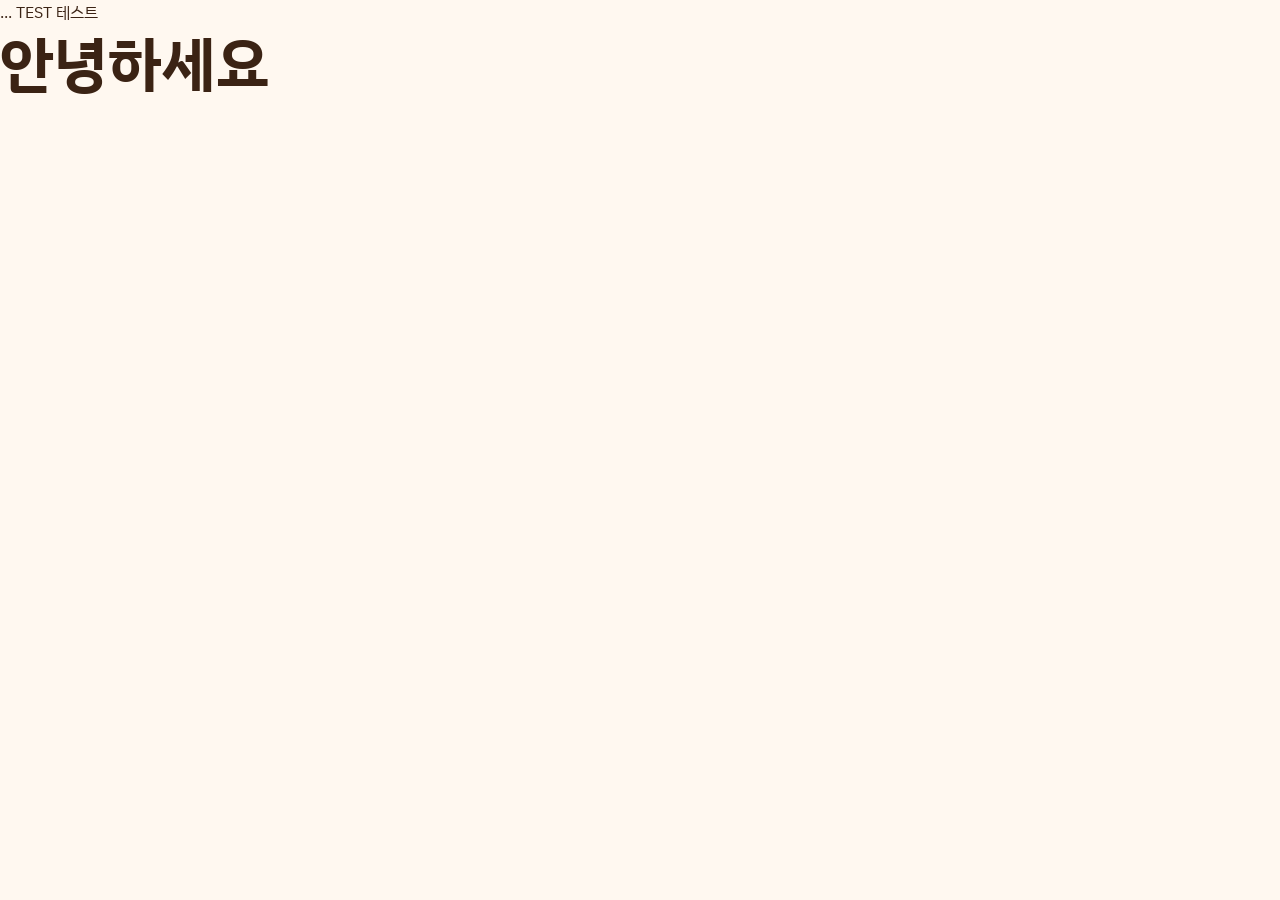
==== index.html @ 2b027f70 "style: 디자인 토큰, reset, base 스타일 작성" ====
<!DOCTYPE html>
<html lang="ko">

<head>
  <meta charset="UTF-8">
  <meta name="viewport" content="width=device-width, initial-scale=1.0">
  <link rel="stylesheet" href="./assets/css/style.css">
  <title>Document</title>
</head>

<body>
  <a href="#main" class="skip-link">본문 바로가기</a>
  <!-- 헤더 -->
  <main id="main">... TEST 테스트</main>
  <h1 class="text-display">안녕하세요</h1>
</body>

</html>
---- assets/css/style.css ----
@charset "utf-8";

@import "tokens.css";
@import "reset.css";
@import "base.css";
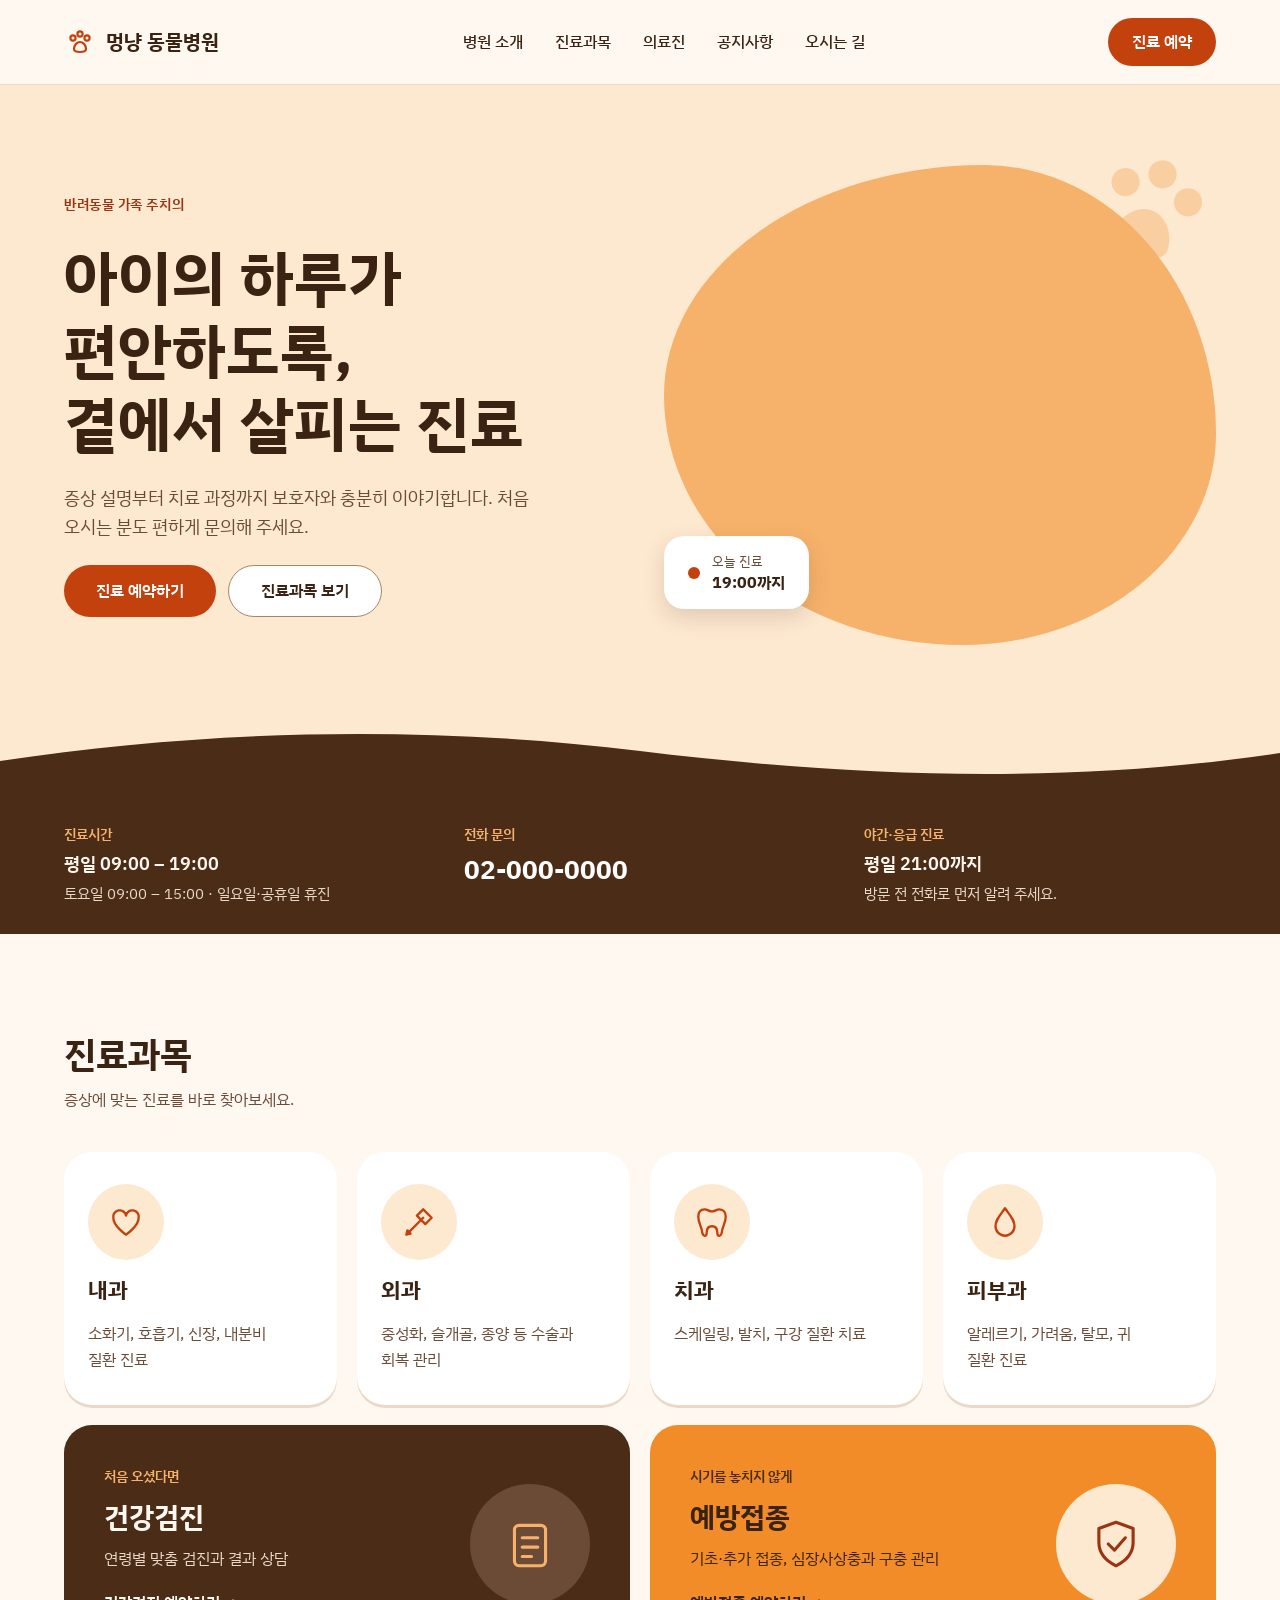
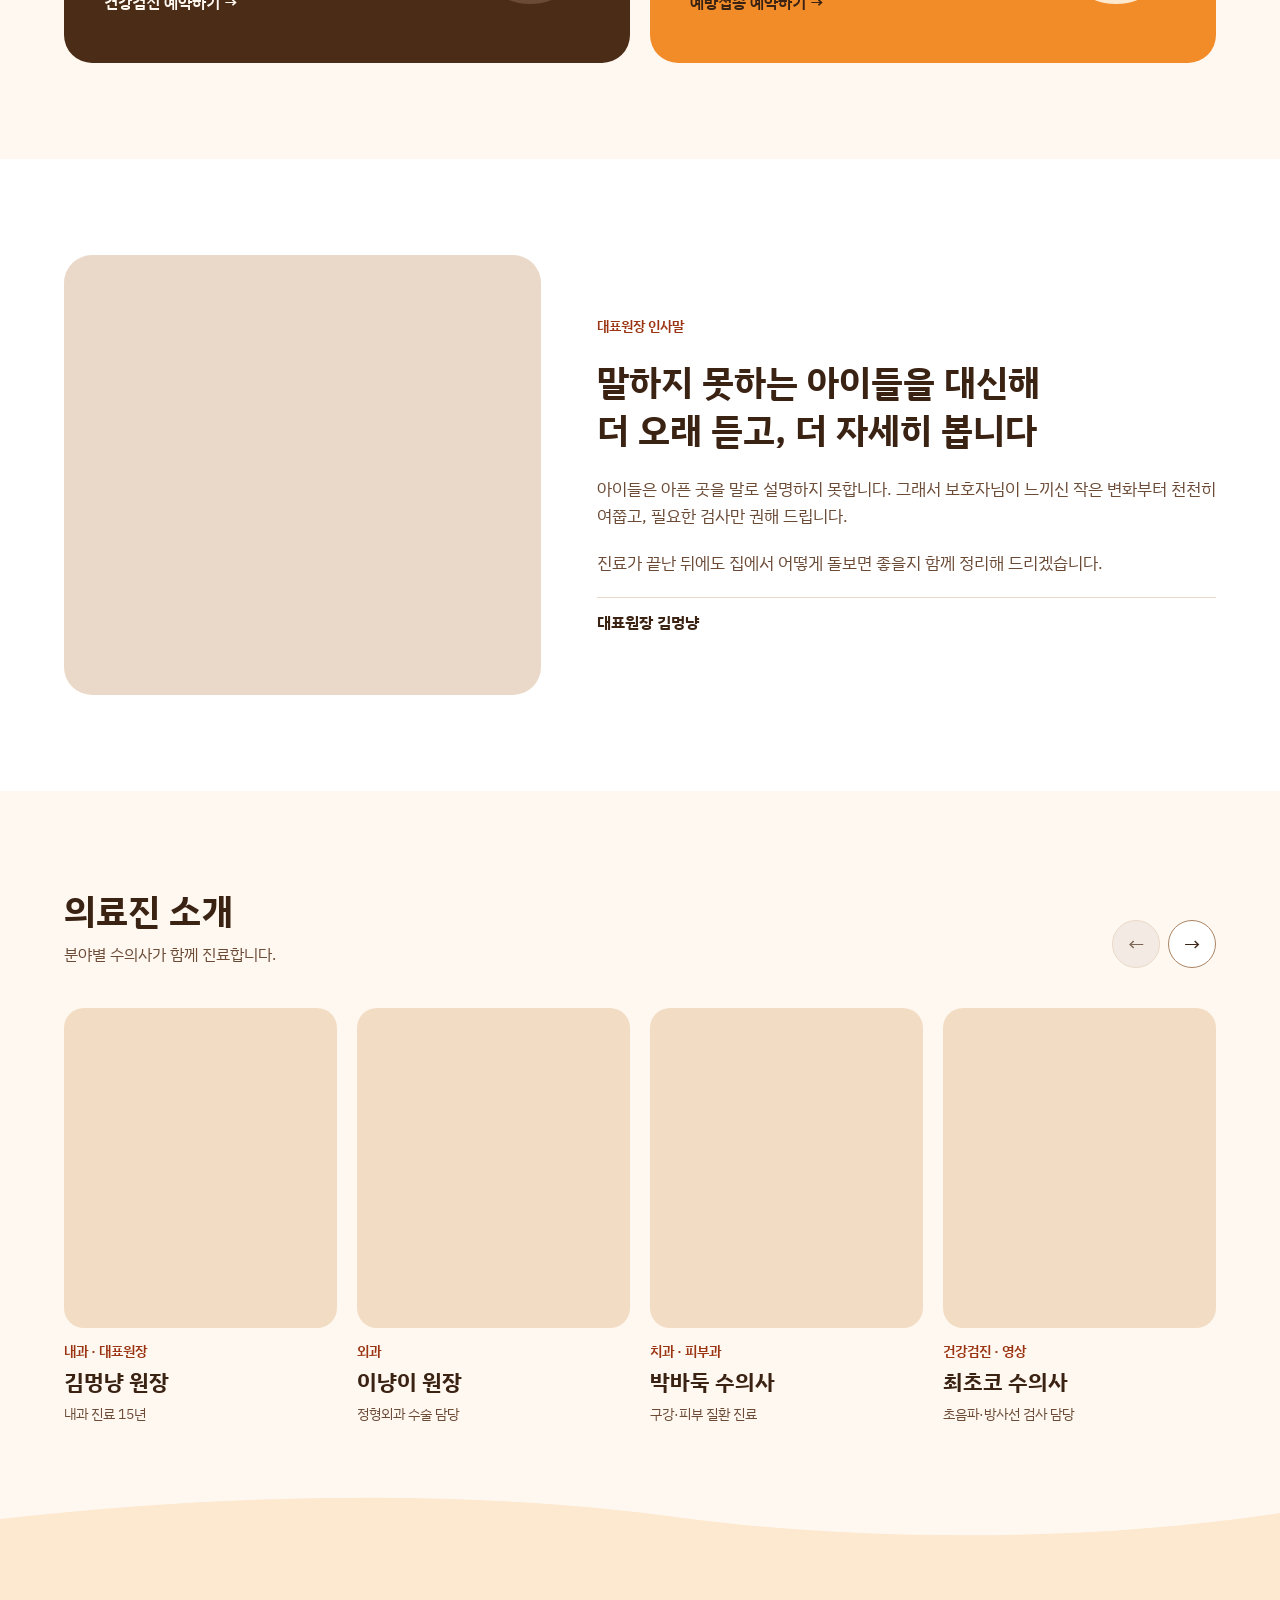
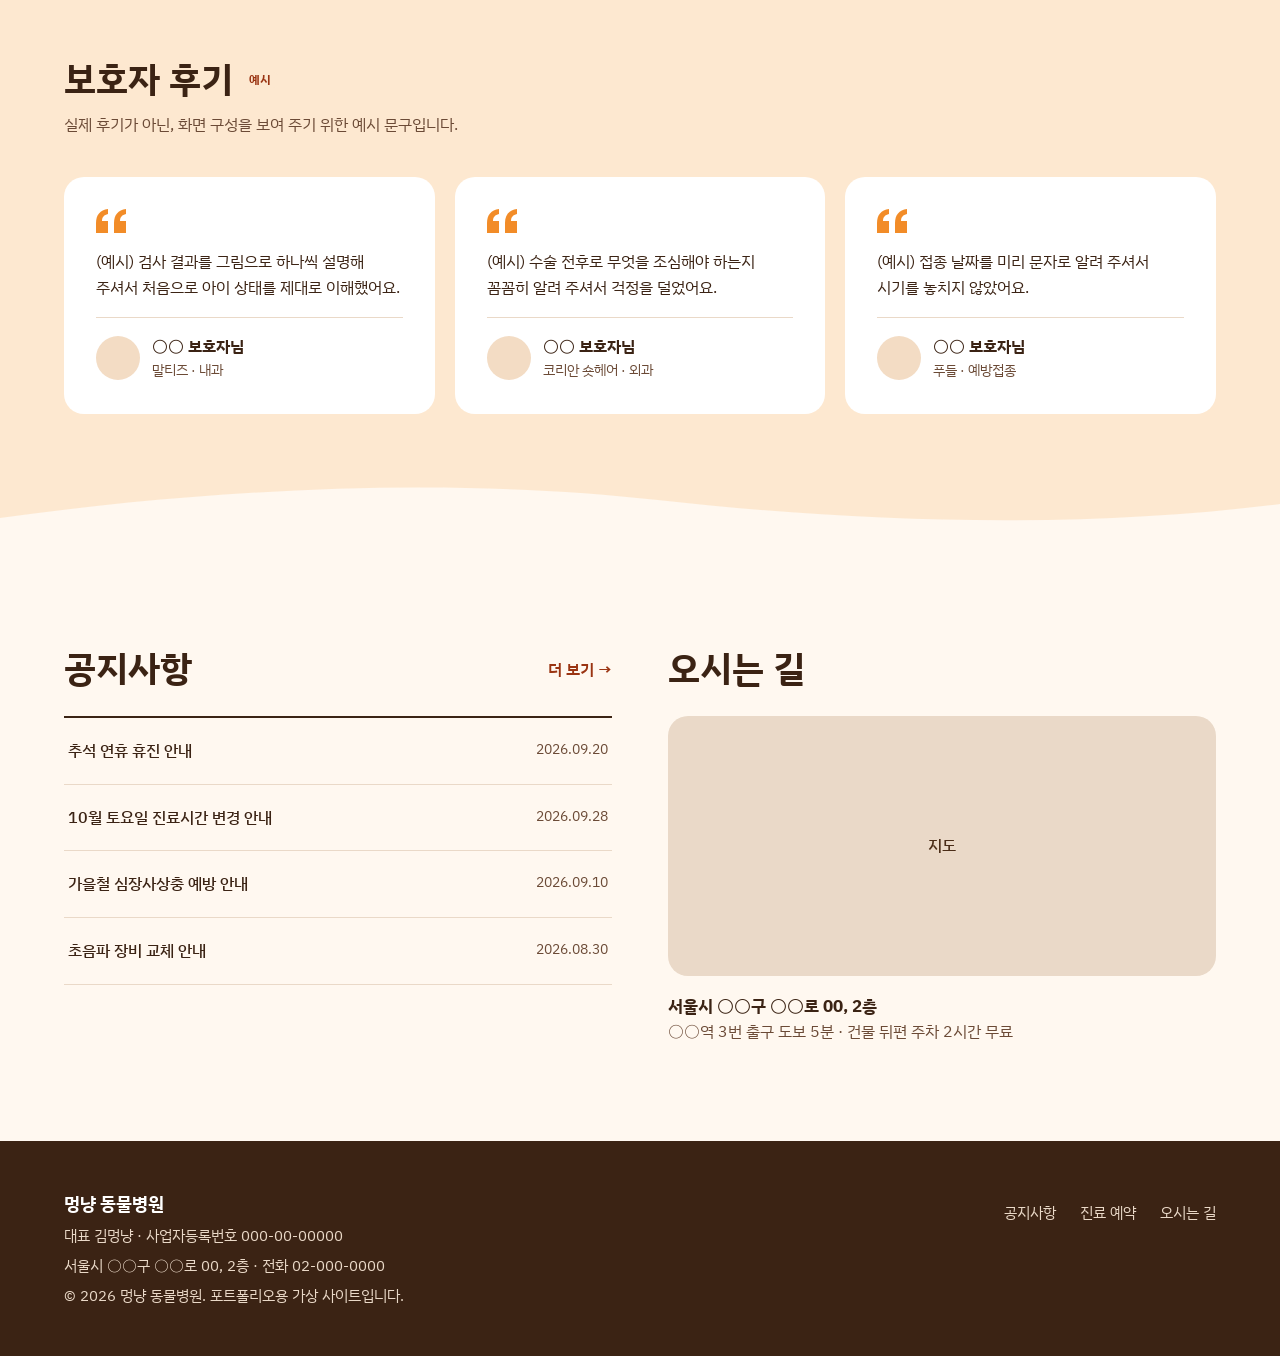
==== commit d1c86e8e: "feat: 헤더·푸터 공통 영역과 메인 페이지 추가" ====
--- a/index.html
+++ b/index.html
@@ -4,15 +4,313 @@
 <head>
   <meta charset="UTF-8">
   <meta name="viewport" content="width=device-width, initial-scale=1.0">
+  <meta name="description" content="반려동물 가족 주치의, 멍냥 동물병원 (포트폴리오용 가상 사이트)">
+  <title>멍냥 동물병원</title>
   <link rel="stylesheet" href="./assets/css/style.css">
-  <title>Document</title>
+  <link rel="stylesheet" href="./assets/css/main.css">
 </head>
 
 <body>
   <a href="#main" class="skip-link">본문 바로가기</a>
-  <!-- 헤더 -->
-  <main id="main">... TEST 테스트</main>
-  <h1 class="text-display">안녕하세요</h1>
+
+  <!-- 헤더: 내용은 ui.js가 넣음 -->
+  <header class="site-header" data-include="header"></header>
+
+  <main id="main">
+
+    <!-- 히어로 -->
+    <section class="hero" aria-labelledby="hero-title">
+      <div class="hero__inner container">
+        <div class="hero__text">
+          <p class="hero__eyebrow">반려동물 가족 주치의</p>
+          <h1 class="text-display hero__title" id="hero-title">아이의 하루가 편안하도록,<br>곁에서 살피는 진료</h1>
+          <p class="hero__desc">증상 설명부터 치료 과정까지 보호자와 충분히 이야기합니다. 처음 오시는 분도 편하게 문의해 주세요.</p>
+          <div class="hero__actions">
+            <a class="btn btn--primary" href="./sub/reserve.html">진료 예약하기</a>
+            <a class="btn btn--secondary" href="#dept">진료과목 보기</a>
+          </div>
+        </div>
+        <div class="hero__visual">
+          <svg class="hero__deco" viewBox="0 0 32 32" fill="currentColor" aria-hidden="true">
+            <circle cx="9" cy="12" r="3" />
+            <circle cx="16" cy="8" r="3" />
+            <circle cx="23" cy="12" r="3" />
+            <path d="M10 23c0-4 3-7 6-7s6 3 6 7c0 2-2 3-6 3s-6-1-6-3z" />
+          </svg>
+          <!-- 사진 자리: 실제 사진은 <img src="..." alt="보호자 품에 안긴 강아지">로 교체 -->
+          <div class="hero__image" aria-hidden="true"></div>
+          <p class="hero__badge">
+            <span class="hero__badge-dot" aria-hidden="true"></span>
+            <span><span class="hero__badge-label">오늘 진료</span> <strong>19:00까지</strong></span>
+          </p>
+        </div>
+      </div>
+      <svg class="wave wave--brown" viewBox="0 0 1440 70" preserveAspectRatio="none" aria-hidden="true">
+        <path d="M0 70V36C240 4 480 0 720 26s480 34 720 2v42z" />
+      </svg>
+    </section>
+
+    <!-- 진료 안내 바 -->
+    <section class="info-bar" aria-label="진료 안내">
+      <dl class="info-bar__list container">
+        <div class="info-bar__item">
+          <dt>진료시간</dt>
+          <dd class="info-bar__value">평일 09:00 – 19:00</dd>
+          <dd class="info-bar__sub">토요일 09:00 – 15:00 · 일요일·공휴일 휴진</dd>
+        </div>
+        <div class="info-bar__item info-bar__item--phone">
+          <dt>전화 문의</dt>
+          <dd>
+            <a class="info-bar__phone" href="tel:020000000">
+              <svg width="20" height="20" viewBox="0 0 24 24" fill="none" stroke="currentColor" stroke-width="2.2"
+                stroke-linecap="round" stroke-linejoin="round" aria-hidden="true">
+                <path d="M5 4h4l2 5-2.5 1.5a11 11 0 0 0 5 5L15 13l5 2v4a2 2 0 0 1-2 2A16 16 0 0 1 3 6a2 2 0 0 1 2-2z" />
+              </svg>
+              02-000-0000
+            </a>
+          </dd>
+        </div>
+        <div class="info-bar__item">
+          <dt>야간·응급 진료</dt>
+          <dd class="info-bar__value">평일 21:00까지</dd>
+          <dd class="info-bar__sub">방문 전 전화로 먼저 알려 주세요.</dd>
+        </div>
+      </dl>
+    </section>
+
+    <!-- 진료과목 -->
+    <section class="dept" id="dept" aria-labelledby="dept-title">
+      <div class="container">
+        <div class="section-head">
+          <h2 id="dept-title">진료과목</h2>
+          <p class="section-head__desc">증상에 맞는 진료를 바로 찾아보세요.</p>
+        </div>
+
+        <ul class="dept__grid">
+          <li class="card dept-card">
+            <span class="dept-card__icon" aria-hidden="true">
+              <svg viewBox="0 0 36 36" fill="none" stroke="currentColor" stroke-width="2.2" stroke-linecap="round" stroke-linejoin="round"><path d="M18 30S6 22 6 14a6 6 0 0 1 12-2 6 6 0 0 1 12 2c0 8-12 16-12 16z" /></svg>
+            </span>
+            <h3 class="card__title">내과</h3>
+            <p class="dept-card__desc">소화기, 호흡기, 신장, 내분비 질환 진료</p>
+          </li>
+          <li class="card dept-card">
+            <span class="dept-card__icon" aria-hidden="true">
+              <svg viewBox="0 0 36 36" fill="none" stroke="currentColor" stroke-width="2.2" stroke-linecap="round" stroke-linejoin="round"><path d="M8 28l14-14M22 6l8 8-6 6-8-8z" /><path d="M6 30l4-1-3-3z" /></svg>
+            </span>
+            <h3 class="card__title">외과</h3>
+            <p class="dept-card__desc">중성화, 슬개골, 종양 등 수술과 회복 관리</p>
+          </li>
+          <li class="card dept-card">
+            <span class="dept-card__icon" aria-hidden="true">
+              <svg viewBox="0 0 36 36" fill="none" stroke="currentColor" stroke-width="2.2" stroke-linecap="round" stroke-linejoin="round"><path d="M11 6c-4 0-6 3-6 7 0 6 3 8 4 16 1 3 4 3 4-1 0-4 2-6 5-6s5 2 5 6c0 4 3 4 4 1 1-8 4-10 4-16 0-4-2-7-6-7-3 0-4 2-7 2s-4-2-7-2z" /></svg>
+            </span>
+            <h3 class="card__title">치과</h3>
+            <p class="dept-card__desc">스케일링, 발치, 구강 질환 치료</p>
+          </li>
+          <li class="card dept-card">
+            <span class="dept-card__icon" aria-hidden="true">
+              <svg viewBox="0 0 36 36" fill="none" stroke="currentColor" stroke-width="2.2" stroke-linecap="round" stroke-linejoin="round"><path d="M18 5c5 7 9 11 9 17a9 9 0 0 1-18 0c0-6 4-10 9-17z" /></svg>
+            </span>
+            <h3 class="card__title">피부과</h3>
+            <p class="dept-card__desc">알레르기, 가려움, 탈모, 귀 질환 진료</p>
+          </li>
+        </ul>
+
+        <ul class="dept__feature">
+          <li class="feature-card feature-card--dark">
+            <div class="feature-card__text">
+              <p class="feature-card__eyebrow">처음 오셨다면</p>
+              <h3 class="feature-card__title">건강검진</h3>
+              <p class="feature-card__desc">연령별 맞춤 검진과 결과 상담</p>
+              <a class="feature-card__link" href="./sub/reserve.html">건강검진 예약하기 →</a>
+            </div>
+            <span class="feature-card__icon" aria-hidden="true">
+              <svg viewBox="0 0 36 36" fill="none" stroke="currentColor" stroke-width="2" stroke-linecap="round" stroke-linejoin="round"><rect x="8" y="6" width="20" height="26" rx="3" /><path d="M13 14h10M13 20h10M13 26h6" /></svg>
+            </span>
+          </li>
+          <li class="feature-card feature-card--orange">
+            <div class="feature-card__text">
+              <p class="feature-card__eyebrow">시기를 놓치지 않게</p>
+              <h3 class="feature-card__title">예방접종</h3>
+              <p class="feature-card__desc">기초·추가 접종, 심장사상충과 구충 관리</p>
+              <a class="feature-card__link" href="./sub/reserve.html">예방접종 예약하기 →</a>
+            </div>
+            <span class="feature-card__icon" aria-hidden="true">
+              <svg viewBox="0 0 36 36" fill="none" stroke="currentColor" stroke-width="2" stroke-linecap="round" stroke-linejoin="round"><path d="M18 4l11 4v9c0 7-5 12-11 15C12 29 7 24 7 17V8z" /><path d="M13 18l4 4 7-8" /></svg>
+            </span>
+          </li>
+        </ul>
+      </div>
+    </section>
+
+    <!-- 대표원장 인사말 -->
+    <section class="greeting" id="about" aria-labelledby="greeting-title">
+      <div class="greeting__inner container">
+        <!-- 사진 자리 -->
+        <div class="greeting__photo" aria-hidden="true"></div>
+        <div class="greeting__text">
+          <p class="greeting__eyebrow">대표원장 인사말</p>
+          <h2 id="greeting-title">말하지 못하는 아이들을 대신해<br>더 오래 듣고, 더 자세히 봅니다</h2>
+          <p class="greeting__body">아이들은 아픈 곳을 말로 설명하지 못합니다. 그래서 보호자님이 느끼신 작은 변화부터 천천히 여쭙고, 필요한 검사만 권해 드립니다.</p>
+          <p class="greeting__body">진료가 끝난 뒤에도 집에서 어떻게 돌보면 좋을지 함께 정리해 드리겠습니다.</p>
+          <p class="greeting__sign">대표원장 김멍냥</p>
+        </div>
+      </div>
+    </section>
+
+    <!-- 의료진 -->
+    <section class="staff" id="staff" aria-labelledby="staff-title" data-slider>
+      <div class="container">
+        <div class="section-head section-head--row">
+          <div>
+            <h2 id="staff-title">의료진 소개</h2>
+            <p class="section-head__desc">분야별 수의사가 함께 진료합니다.</p>
+          </div>
+          <div class="staff__controls">
+            <button type="button" class="slider-btn" aria-label="이전 의료진" data-slider-prev>←</button>
+            <button type="button" class="slider-btn" aria-label="다음 의료진" data-slider-next>→</button>
+          </div>
+        </div>
+
+        <!-- 스크롤되는 영역은 키보드로도 스크롤할 수 있게 tabindex="0" -->
+        <ul class="staff__list" data-slider-list tabindex="0" aria-label="의료진 목록">
+          <li class="staff-card">
+            <div class="staff-card__photo" aria-hidden="true"></div>
+            <p class="staff-card__part">내과 · 대표원장</p>
+            <h3 class="staff-card__name">김멍냥 원장</h3>
+            <p class="staff-card__career">내과 진료 15년</p>
+          </li>
+          <li class="staff-card">
+            <div class="staff-card__photo" aria-hidden="true"></div>
+            <p class="staff-card__part">외과</p>
+            <h3 class="staff-card__name">이냥이 원장</h3>
+            <p class="staff-card__career">정형외과 수술 담당</p>
+          </li>
+          <li class="staff-card">
+            <div class="staff-card__photo" aria-hidden="true"></div>
+            <p class="staff-card__part">치과 · 피부과</p>
+            <h3 class="staff-card__name">박바둑 수의사</h3>
+            <p class="staff-card__career">구강·피부 질환 진료</p>
+          </li>
+          <li class="staff-card">
+            <div class="staff-card__photo" aria-hidden="true"></div>
+            <p class="staff-card__part">건강검진 · 영상</p>
+            <h3 class="staff-card__name">최초코 수의사</h3>
+            <p class="staff-card__career">초음파·방사선 검사 담당</p>
+          </li>
+          <li class="staff-card">
+            <div class="staff-card__photo" aria-hidden="true"></div>
+            <p class="staff-card__part">예방접종</p>
+            <h3 class="staff-card__name">정보리 수의사</h3>
+            <p class="staff-card__career">어린 동물 예방 관리</p>
+          </li>
+          <li class="staff-card">
+            <div class="staff-card__photo" aria-hidden="true"></div>
+            <p class="staff-card__part">외과</p>
+            <h3 class="staff-card__name">한구름 수의사</h3>
+            <p class="staff-card__career">중성화·연부조직 수술</p>
+          </li>
+        </ul>
+      </div>
+      <svg class="wave wave--tint" viewBox="0 0 1440 70" preserveAspectRatio="none" aria-hidden="true">
+        <path d="M0 70V30C300 0 560 4 760 28s460 26 680-4v46z" />
+      </svg>
+    </section>
+
+    <!-- 보호자 후기 (예시) -->
+    <section class="review" aria-labelledby="review-title">
+      <div class="container">
+        <div class="section-head">
+          <h2 id="review-title">보호자 후기 <span class="badge badge--new">예시</span></h2>
+          <p class="section-head__desc">실제 후기가 아닌, 화면 구성을 보여 주기 위한 예시 문구입니다.</p>
+        </div>
+
+        <ul class="review__list" tabindex="0" aria-label="보호자 후기 목록">
+          <li>
+            <figure class="review-card">
+              <svg class="review-card__mark" width="32" height="24" viewBox="0 0 32 24" fill="currentColor" aria-hidden="true"><path d="M0 24V14C0 6 4 1 12 0v5c-4 1-6 3-6 7h6v12zm18 0V14c0-8 4-13 12-14v5c-4 1-6 3-6 7h6v12z" /></svg>
+              <blockquote class="review-card__quote">
+                <p>(예시) 검사 결과를 그림으로 하나씩 설명해 주셔서 처음으로 아이 상태를 제대로 이해했어요.</p>
+              </blockquote>
+              <figcaption class="review-card__author">
+                <span class="review-card__avatar" aria-hidden="true"></span>
+                <span>
+                  <span class="review-card__name">○○ 보호자님</span>
+                  <span class="review-card__meta">말티즈 · 내과</span>
+                </span>
+              </figcaption>
+            </figure>
+          </li>
+          <li>
+            <figure class="review-card">
+              <svg class="review-card__mark" width="32" height="24" viewBox="0 0 32 24" fill="currentColor" aria-hidden="true"><path d="M0 24V14C0 6 4 1 12 0v5c-4 1-6 3-6 7h6v12zm18 0V14c0-8 4-13 12-14v5c-4 1-6 3-6 7h6v12z" /></svg>
+              <blockquote class="review-card__quote">
+                <p>(예시) 수술 전후로 무엇을 조심해야 하는지 꼼꼼히 알려 주셔서 걱정을 덜었어요.</p>
+              </blockquote>
+              <figcaption class="review-card__author">
+                <span class="review-card__avatar" aria-hidden="true"></span>
+                <span>
+                  <span class="review-card__name">○○ 보호자님</span>
+                  <span class="review-card__meta">코리안 숏헤어 · 외과</span>
+                </span>
+              </figcaption>
+            </figure>
+          </li>
+          <li>
+            <figure class="review-card">
+              <svg class="review-card__mark" width="32" height="24" viewBox="0 0 32 24" fill="currentColor" aria-hidden="true"><path d="M0 24V14C0 6 4 1 12 0v5c-4 1-6 3-6 7h6v12zm18 0V14c0-8 4-13 12-14v5c-4 1-6 3-6 7h6v12z" /></svg>
+              <blockquote class="review-card__quote">
+                <p>(예시) 접종 날짜를 미리 문자로 알려 주셔서 시기를 놓치지 않았어요.</p>
+              </blockquote>
+              <figcaption class="review-card__author">
+                <span class="review-card__avatar" aria-hidden="true"></span>
+                <span>
+                  <span class="review-card__name">○○ 보호자님</span>
+                  <span class="review-card__meta">푸들 · 예방접종</span>
+                </span>
+              </figcaption>
+            </figure>
+          </li>
+        </ul>
+      </div>
+      <svg class="wave wave--bg" viewBox="0 0 1440 70" preserveAspectRatio="none" aria-hidden="true">
+        <path d="M0 70V40C260 8 520 0 740 22s470 30 700 4v44z" />
+      </svg>
+    </section>
+
+    <!-- 공지사항 + 오시는 길 -->
+    <div class="home-board container">
+      <section class="home-board__notice" id="notice" aria-labelledby="notice-title">
+        <div class="home-board__head">
+          <h2 id="notice-title">공지사항</h2>
+          <a class="text-link" href="./sub/notice.html">더 보기 →</a>
+        </div>
+        <ul class="notice-list">
+          <li><a class="notice-list__link" href="./sub/notice.html"><span class="notice-list__title">추석 연휴 휴진 안내</span><time class="notice-list__date" datetime="2026-09-20">2026.09.20</time></a></li>
+          <li><a class="notice-list__link" href="./sub/notice.html"><span class="notice-list__title">10월 토요일 진료시간 변경 안내</span><time class="notice-list__date" datetime="2026-09-28">2026.09.28</time></a></li>
+          <li><a class="notice-list__link" href="./sub/notice.html"><span class="notice-list__title">가을철 심장사상충 예방 안내</span><time class="notice-list__date" datetime="2026-09-10">2026.09.10</time></a></li>
+          <li><a class="notice-list__link" href="./sub/notice.html"><span class="notice-list__title">초음파 장비 교체 안내</span><time class="notice-list__date" datetime="2026-08-30">2026.08.30</time></a></li>
+        </ul>
+      </section>
+
+      <section class="home-board__map" id="map" aria-labelledby="map-title">
+        <div class="home-board__head">
+          <h2 id="map-title">오시는 길</h2>
+        </div>
+        <!-- 지도 자리 -->
+        <div class="map-box" aria-hidden="true">지도</div>
+        <p class="map-address">서울시 ○○구 ○○로 00, 2층</p>
+        <p class="map-guide">○○역 3번 출구 도보 5분 · 건물 뒤편 주차 2시간 무료</p>
+      </section>
+    </div>
+
+  </main>
+
+  <!-- 푸터: 내용은 ui.js가 넣음 -->
+  <footer class="site-footer" data-include="footer"></footer>
+
+  <script src="./assets/js/ui.js" defer></script>
 </body>
 
-</html>+</html>
--- a/assets/css/style.css
+++ b/assets/css/style.css
@@ -3,3 +3,5 @@
 @import "tokens.css";
 @import "reset.css";
 @import "base.css";
+@import "components.css";
+@import "layout.css";
--- a/assets/css/main.css
+++ b/assets/css/main.css
@@ -0,0 +1,879 @@
+/* =========================================================
+   메인 페이지 전용 (index.html에서만 불러옴)
+   모바일 기준으로 작성하고 1024px 이상에서 PC 값으로 덮어씀
+   ========================================================= */
+
+/* 공통: 섹션 제목 묶음, 물결 곡선 */
+.section-head {
+  display: flex;
+  flex-direction: column;
+  gap: 6px;
+  margin-bottom: var(--space-24);
+}
+
+.section-head h2 {
+  display: flex;
+  flex-wrap: wrap;
+  align-items: center;
+  gap: var(--space-8);
+}
+
+.section-head__desc {
+  color: var(--color-text-sub);
+}
+
+.section-head--row {
+  flex-direction: row;
+  align-items: flex-end;
+  justify-content: space-between;
+  gap: var(--space-16);
+}
+
+.section-head--row > div:first-child {
+  display: flex;
+  flex-direction: column;
+  gap: 6px;
+}
+
+.wave {
+  display: block;
+  width: 100%;
+  height: 36px;
+  fill: currentColor;
+}
+
+.wave--brown {
+  color: var(--color-brown);
+}
+
+.wave--tint {
+  color: var(--color-tint);
+}
+
+.wave--bg {
+  color: var(--color-bg);
+}
+
+/* ---------------------------------------------------------
+   히어로
+   모바일: 문구 → 사진 → 버튼 순서
+   PC: 왼쪽 문구+버튼, 오른쪽 사진
+   --------------------------------------------------------- */
+.hero {
+  background-color: var(--color-tint);
+}
+
+.hero__inner {
+  display: flex;
+  flex-direction: column;
+  gap: var(--space-20);
+  padding-block: var(--space-40) var(--space-32);
+}
+
+/* 모바일에서는 문구 묶음을 풀어서 버튼을 사진 아래로 보낼 수 있게 */
+.hero__text {
+  display: contents;
+}
+
+.hero__eyebrow {
+  color: var(--color-primary-text);
+  font-size: var(--font-caption-size);
+  font-weight: 600;
+  letter-spacing: 0.04em;
+}
+
+.hero__desc {
+  color: var(--color-text-sub);
+  font-size: var(--font-body-lg-size);
+}
+
+.hero__visual {
+  position: relative;
+  order: 1;
+  height: 300px;
+  margin-top: var(--space-8);
+}
+
+.hero__actions {
+  display: flex;
+  flex-direction: column;
+  gap: var(--space-12);
+  order: 2;
+}
+
+.hero__image {
+  position: absolute;
+  inset: 0;
+  border-radius: 58% 42% 46% 54% / 48% 56% 44% 52%;
+  background-color: var(--color-orange-soft);
+}
+
+.hero__deco {
+  position: absolute;
+  top: -28px;
+  right: -8px;
+  z-index: 1;
+  width: 96px;
+  color: var(--color-orange-soft);
+  opacity: 0.45;
+  transform: rotate(18deg);
+}
+
+.hero__badge {
+  position: absolute;
+  left: 0;
+  bottom: var(--space-16);
+  display: flex;
+  align-items: center;
+  gap: 10px;
+  padding: var(--space-12) var(--space-16);
+  border-radius: var(--radius-md);
+  background-color: var(--color-surface);
+  box-shadow: 0 8px 22px rgba(74, 44, 23, 0.16);
+  line-height: 1.4;
+}
+
+.hero__badge-dot {
+  flex-shrink: 0;
+  width: 10px;
+  height: 10px;
+  border-radius: 50%;
+  background-color: var(--color-primary);
+}
+
+.hero__badge-label {
+  display: block;
+  color: var(--color-text-sub);
+  font-size: 12px;
+}
+
+/* ---------------------------------------------------------
+   진료 안내 바
+   --------------------------------------------------------- */
+.info-bar {
+  background-color: var(--color-brown);
+  color: var(--color-bg);
+}
+
+.info-bar__list {
+  display: flex;
+  flex-direction: column;
+  gap: var(--space-16);
+  padding-block: var(--space-20) var(--space-32);
+}
+
+.info-bar__item {
+  display: flex;
+  flex-direction: column;
+  gap: 2px;
+}
+
+.info-bar__item + .info-bar__item {
+  padding-top: var(--space-16);
+  border-top: 1px solid var(--color-text-sub);
+}
+
+.info-bar__item dt {
+  color: var(--color-orange-soft);
+  font-size: var(--font-caption-size);
+  font-weight: 600;
+}
+
+.info-bar__value {
+  font-size: 17px;
+  font-weight: 600;
+}
+
+.info-bar__sub {
+  color: var(--color-line);
+  font-size: 14px;
+}
+
+/* 모바일: 전화는 맨 아래에 큰 버튼으로 */
+.info-bar__item--phone {
+  order: 1;
+}
+
+.info-bar__item--phone dt {
+  position: absolute;
+  width: 1px;
+  height: 1px;
+  overflow: hidden;
+  clip-path: inset(50%);
+  white-space: nowrap;
+}
+
+.info-bar__phone {
+  display: flex;
+  align-items: center;
+  justify-content: center;
+  gap: 10px;
+  padding: 14px var(--space-20);
+  border-radius: var(--radius-pill);
+  background-color: var(--color-bg);
+  color: var(--color-text);
+  font-size: 18px;
+  font-weight: 700;
+}
+
+.info-bar__phone:hover {
+  background-color: var(--color-tint);
+  color: var(--color-text);
+}
+
+.info-bar__phone svg {
+  color: var(--color-primary);
+}
+
+/* ---------------------------------------------------------
+   진료과목
+   --------------------------------------------------------- */
+.dept {
+  padding-block: var(--section-y);
+}
+
+.dept__grid {
+  display: grid;
+  grid-template-columns: repeat(2, minmax(0, 1fr));
+  gap: var(--card-gap);
+}
+
+.dept-card {
+  gap: 10px;
+  padding: var(--space-20) var(--space-16);
+  border-radius: 22px;
+}
+
+.dept-card__icon {
+  display: flex;
+  align-items: center;
+  justify-content: center;
+  width: 56px;
+  height: 56px;
+  border-radius: 50%;
+  background-color: var(--color-tint);
+  color: var(--color-primary);
+}
+
+.dept-card__icon svg {
+  width: 28px;
+  height: 28px;
+}
+
+.dept-card__desc {
+  color: var(--color-text-sub);
+  font-size: 14px;
+}
+
+.dept__feature {
+  display: grid;
+  gap: var(--card-gap);
+  margin-top: var(--card-gap);
+}
+
+.feature-card {
+  display: flex;
+  align-items: center;
+  justify-content: space-between;
+  gap: var(--space-16);
+  padding: var(--space-24) var(--space-20);
+  border-radius: 22px;
+}
+
+.feature-card--dark {
+  background-color: var(--color-brown);
+  color: var(--color-bg);
+}
+
+.feature-card--orange {
+  background-color: var(--color-orange);
+  color: var(--color-text);
+}
+
+.feature-card__text {
+  display: flex;
+  flex-direction: column;
+  gap: 4px;
+}
+
+.feature-card__eyebrow {
+  font-size: var(--font-caption-size);
+  font-weight: 600;
+}
+
+.feature-card--dark .feature-card__eyebrow {
+  color: var(--color-orange-soft);
+}
+
+.feature-card--orange .feature-card__eyebrow {
+  color: var(--color-brown);
+}
+
+.feature-card__title {
+  font-size: var(--font-h3-size);
+  line-height: var(--font-h3-line);
+}
+
+.feature-card__desc {
+  font-size: 14px;
+}
+
+.feature-card--dark .feature-card__desc {
+  color: var(--color-line);
+}
+
+.feature-card__link {
+  align-self: flex-start;
+  padding: var(--space-8) 0;
+  font-weight: 600;
+}
+
+/* 주황·갈색 면에서는 base의 주황 hover가 안 보이므로 밑줄로 */
+.feature-card__link:hover {
+  color: inherit;
+  text-decoration: underline;
+}
+
+.feature-card__icon {
+  display: flex;
+  align-items: center;
+  justify-content: center;
+  flex-shrink: 0;
+  width: 68px;
+  height: 68px;
+  border-radius: 50%;
+}
+
+.feature-card__icon svg {
+  width: 34px;
+  height: 34px;
+}
+
+.feature-card--dark .feature-card__icon {
+  background-color: var(--color-text-sub);
+  color: var(--color-orange-soft);
+}
+
+.feature-card--orange .feature-card__icon {
+  background-color: var(--color-tint);
+  color: var(--color-primary-text);
+}
+
+/* ---------------------------------------------------------
+   대표원장 인사말
+   --------------------------------------------------------- */
+.greeting {
+  padding-block: var(--section-y);
+  background-color: var(--color-surface);
+}
+
+.greeting__inner {
+  display: flex;
+  flex-direction: column;
+  gap: var(--space-20);
+}
+
+.greeting__photo {
+  height: 300px;
+  border-radius: 24px;
+  background-color: var(--color-line);
+}
+
+.greeting__text {
+  display: flex;
+  flex-direction: column;
+  gap: var(--space-20);
+}
+
+.greeting__eyebrow {
+  color: var(--color-primary-text);
+  font-size: 14px;
+  font-weight: 600;
+}
+
+.greeting__body {
+  color: var(--color-text-sub);
+}
+
+.greeting__sign {
+  padding-top: var(--space-12);
+  border-top: 1px solid var(--color-line);
+  font-weight: 700;
+}
+
+/* ---------------------------------------------------------
+   의료진 (슬라이더)
+   --------------------------------------------------------- */
+.staff {
+  padding-top: var(--section-y);
+}
+
+.staff__controls {
+  display: none;
+  gap: var(--space-8);
+}
+
+.slider-btn {
+  display: flex;
+  align-items: center;
+  justify-content: center;
+  width: 48px;
+  height: 48px;
+  border: 1px solid var(--color-line-strong);
+  border-radius: 50%;
+  background-color: var(--color-surface);
+  font-size: 20px;
+}
+
+.slider-btn:hover {
+  background-color: var(--color-tint);
+}
+
+.slider-btn[aria-disabled="true"] {
+  border-color: var(--color-line);
+  background-color: var(--color-disabled-bg);
+  color: var(--color-disabled-text);
+  cursor: not-allowed;
+}
+
+/* 카드를 가로로 나열하고, 스크롤이 카드 단위로 멈추게 */
+.staff__list {
+  display: grid;
+  grid-auto-flow: column;
+  grid-auto-columns: 240px;
+  gap: var(--card-gap);
+  margin-bottom: var(--space-32);
+  padding-bottom: var(--space-8);
+  overflow-x: auto;
+  scroll-snap-type: x mandatory;
+  scrollbar-width: none;
+}
+
+.staff__list::-webkit-scrollbar {
+  display: none;
+}
+
+.staff-card {
+  display: flex;
+  flex-direction: column;
+  gap: 4px;
+  scroll-snap-align: start;
+}
+
+.staff-card__photo {
+  height: 280px;
+  margin-bottom: var(--space-8);
+  border-radius: var(--radius-md);
+  background-color: var(--color-tint-2);
+}
+
+.staff-card__part {
+  color: var(--color-primary-text);
+  font-size: var(--font-caption-size);
+  font-weight: 600;
+}
+
+.staff-card__name {
+  font-size: var(--font-title-size);
+  line-height: var(--font-title-line);
+}
+
+.staff-card__career {
+  color: var(--color-text-sub);
+  font-size: 14px;
+}
+
+/* ---------------------------------------------------------
+   보호자 후기 (예시)
+   --------------------------------------------------------- */
+.review {
+  padding-top: var(--space-40);
+  background-color: var(--color-tint);
+}
+
+.review__list {
+  display: grid;
+  grid-auto-flow: column;
+  grid-auto-columns: 280px;
+  gap: var(--card-gap);
+  margin-bottom: var(--space-32);
+  padding-bottom: var(--space-8);
+  overflow-x: auto;
+  scroll-snap-type: x mandatory;
+  scrollbar-width: none;
+}
+
+.review__list::-webkit-scrollbar {
+  display: none;
+}
+
+.review__list > li {
+  scroll-snap-align: start;
+}
+
+.review-card {
+  display: flex;
+  flex-direction: column;
+  gap: var(--space-16);
+  height: 100%;
+  padding: var(--space-24);
+  border-radius: var(--radius-md);
+  background-color: var(--color-surface);
+}
+
+.review-card__mark {
+  color: var(--color-orange);
+}
+
+.review-card__quote {
+  flex-grow: 1;
+}
+
+.review-card__author {
+  display: flex;
+  align-items: center;
+  gap: var(--space-12);
+  padding-top: var(--space-16);
+  border-top: 1px solid var(--color-line);
+}
+
+.review-card__avatar {
+  flex-shrink: 0;
+  width: 44px;
+  height: 44px;
+  border-radius: 50%;
+  background-color: var(--color-tint-2);
+}
+
+.review-card__name {
+  display: block;
+  font-weight: 700;
+}
+
+.review-card__meta {
+  display: block;
+  color: var(--color-text-sub);
+  font-size: var(--font-caption-size);
+}
+
+/* ---------------------------------------------------------
+   공지사항 + 오시는 길
+   --------------------------------------------------------- */
+.home-board {
+  display: grid;
+  gap: var(--space-40);
+  padding-block: var(--space-40) var(--section-y);
+}
+
+.home-board__head {
+  display: flex;
+  align-items: flex-end;
+  justify-content: space-between;
+  gap: var(--space-12);
+  margin-bottom: var(--space-16);
+}
+
+.home-board__head .text-link {
+  padding: 10px 0;
+}
+
+.notice-list {
+  border-top: 2px solid var(--color-text);
+}
+
+.notice-list li {
+  border-bottom: 1px solid var(--color-line);
+}
+
+.notice-list__link {
+  display: flex;
+  flex-direction: column;
+  gap: 2px;
+  padding: var(--space-16) 2px;
+}
+
+.notice-list__title {
+  font-weight: 500;
+}
+
+.notice-list__date {
+  color: var(--color-text-sub);
+  font-size: 14px;
+  white-space: nowrap;
+}
+
+.map-box {
+  display: flex;
+  align-items: center;
+  justify-content: center;
+  height: 220px;
+  margin-bottom: var(--space-16);
+  border-radius: var(--radius-md);
+  background-color: var(--color-line);
+  color: var(--color-brown);
+  font-weight: 500;
+}
+
+.map-address {
+  font-size: 17px;
+  font-weight: 700;
+}
+
+.map-guide {
+  color: var(--color-text-sub);
+}
+
+/* =========================================================
+   태블릿 (768px 이상)
+   ========================================================= */
+@media (min-width: 768px) {
+  .staff__controls {
+    display: flex;
+  }
+
+  .dept__grid {
+    grid-template-columns: repeat(4, minmax(0, 1fr));
+  }
+
+  .dept__feature {
+    grid-template-columns: repeat(2, minmax(0, 1fr));
+  }
+}
+
+/* =========================================================
+   PC (1024px 이상)
+   ========================================================= */
+@media (min-width: 1024px) {
+  .section-head {
+    gap: var(--space-8);
+    margin-bottom: var(--space-40);
+  }
+
+  .wave {
+    height: 70px;
+  }
+
+  /* 히어로 */
+  .hero__inner {
+    flex-direction: row;
+    align-items: center;
+    gap: 48px;
+    padding-block: 80px;
+  }
+
+  .hero__text {
+    display: flex;
+    flex: 1 1 0;
+    flex-direction: column;
+    gap: var(--space-24);
+  }
+
+  .hero__desc {
+    max-width: 480px;
+  }
+
+  .hero__visual {
+    flex: 1 1 0;
+    order: 0;
+    height: 480px;
+    margin-top: 0;
+  }
+
+  .hero__actions {
+    flex-direction: row;
+    order: 0;
+  }
+
+  .hero__deco {
+    top: -30px;
+    right: -10px;
+    width: 150px;
+  }
+
+  .hero__badge {
+    bottom: 36px;
+    gap: var(--space-12);
+    padding: var(--space-16) var(--space-24);
+  }
+
+  .hero__badge-dot {
+    width: 12px;
+    height: 12px;
+  }
+
+  .hero__badge-label {
+    font-size: 13px;
+  }
+
+  /* 진료 안내 바: 세 칸 가로 배치, 전화는 가운데 큰 글자 */
+  .info-bar__list {
+    flex-direction: row;
+    gap: 48px;
+    padding-block: 28px;
+  }
+
+  .info-bar__item {
+    flex: 1 1 0;
+    gap: 4px;
+  }
+
+  .info-bar__item + .info-bar__item {
+    padding-top: 0;
+    border-top: 0;
+  }
+
+  .info-bar__item dt {
+    font-size: 14px;
+  }
+
+  .info-bar__value {
+    font-size: 18px;
+  }
+
+  .info-bar__sub {
+    font-size: 15px;
+  }
+
+  .info-bar__item--phone {
+    order: 0;
+  }
+
+  .info-bar__item--phone dt {
+    position: static;
+    width: auto;
+    height: auto;
+    overflow: visible;
+    clip-path: none;
+  }
+
+  .info-bar__phone {
+    justify-content: flex-start;
+    padding: 0;
+    background-color: transparent;
+    color: var(--color-surface);
+    font-size: 26px;
+  }
+
+  .info-bar__phone:hover {
+    background-color: transparent;
+    color: var(--color-surface);
+    text-decoration: underline;
+  }
+
+  .info-bar__phone svg {
+    display: none;
+  }
+
+  /* 진료과목 */
+  .dept-card {
+    gap: 14px;
+    padding: var(--space-32) var(--space-24);
+    border-radius: var(--radius-lg);
+  }
+
+  .dept-card__icon {
+    width: 76px;
+    height: 76px;
+  }
+
+  .dept-card__icon svg {
+    width: 38px;
+    height: 38px;
+  }
+
+  .dept-card__desc {
+    font-size: var(--font-body-size);
+  }
+
+  .feature-card {
+    padding: var(--space-40);
+    border-radius: var(--radius-lg);
+  }
+
+  .feature-card__text {
+    gap: 10px;
+  }
+
+  .feature-card__desc {
+    font-size: var(--font-body-size);
+  }
+
+  .feature-card__icon {
+    width: 120px;
+    height: 120px;
+  }
+
+  .feature-card__icon svg {
+    width: 56px;
+    height: 56px;
+  }
+
+  /* 인사말 */
+  .greeting__inner {
+    flex-direction: row;
+    align-items: center;
+    gap: 56px;
+  }
+
+  .greeting__photo {
+    flex: 1 1 0;
+    height: 440px;
+    border-radius: var(--radius-lg);
+  }
+
+  .greeting__text {
+    flex: 1.3 1 0;
+  }
+
+  .greeting__body {
+    font-size: 17px;
+  }
+
+  /* 의료진: 한 화면에 4장 */
+  .staff__list {
+    grid-auto-columns: calc((100% - 3 * var(--card-gap)) / 4);
+    margin-bottom: 56px;
+  }
+
+  .staff-card__photo {
+    height: 320px;
+  }
+
+  /* 후기: 가로 스크롤 대신 3열 */
+  .review {
+    padding-top: var(--section-y);
+  }
+
+  .review__list {
+    grid-auto-flow: row;
+    grid-template-columns: repeat(3, minmax(0, 1fr));
+    margin-bottom: 56px;
+    overflow: visible;
+  }
+
+  .review-card {
+    padding: var(--space-32);
+  }
+
+  /* 공지 + 오시는 길 */
+  .home-board {
+    grid-template-columns: repeat(2, minmax(0, 1fr));
+    gap: 56px;
+    padding-block: var(--section-y);
+  }
+
+  .home-board__head {
+    margin-bottom: var(--space-24);
+  }
+
+  .notice-list__link {
+    flex-direction: row;
+    justify-content: space-between;
+    gap: var(--space-16);
+    padding: var(--space-20) 4px;
+  }
+
+  .map-box {
+    height: 260px;
+  }
+}
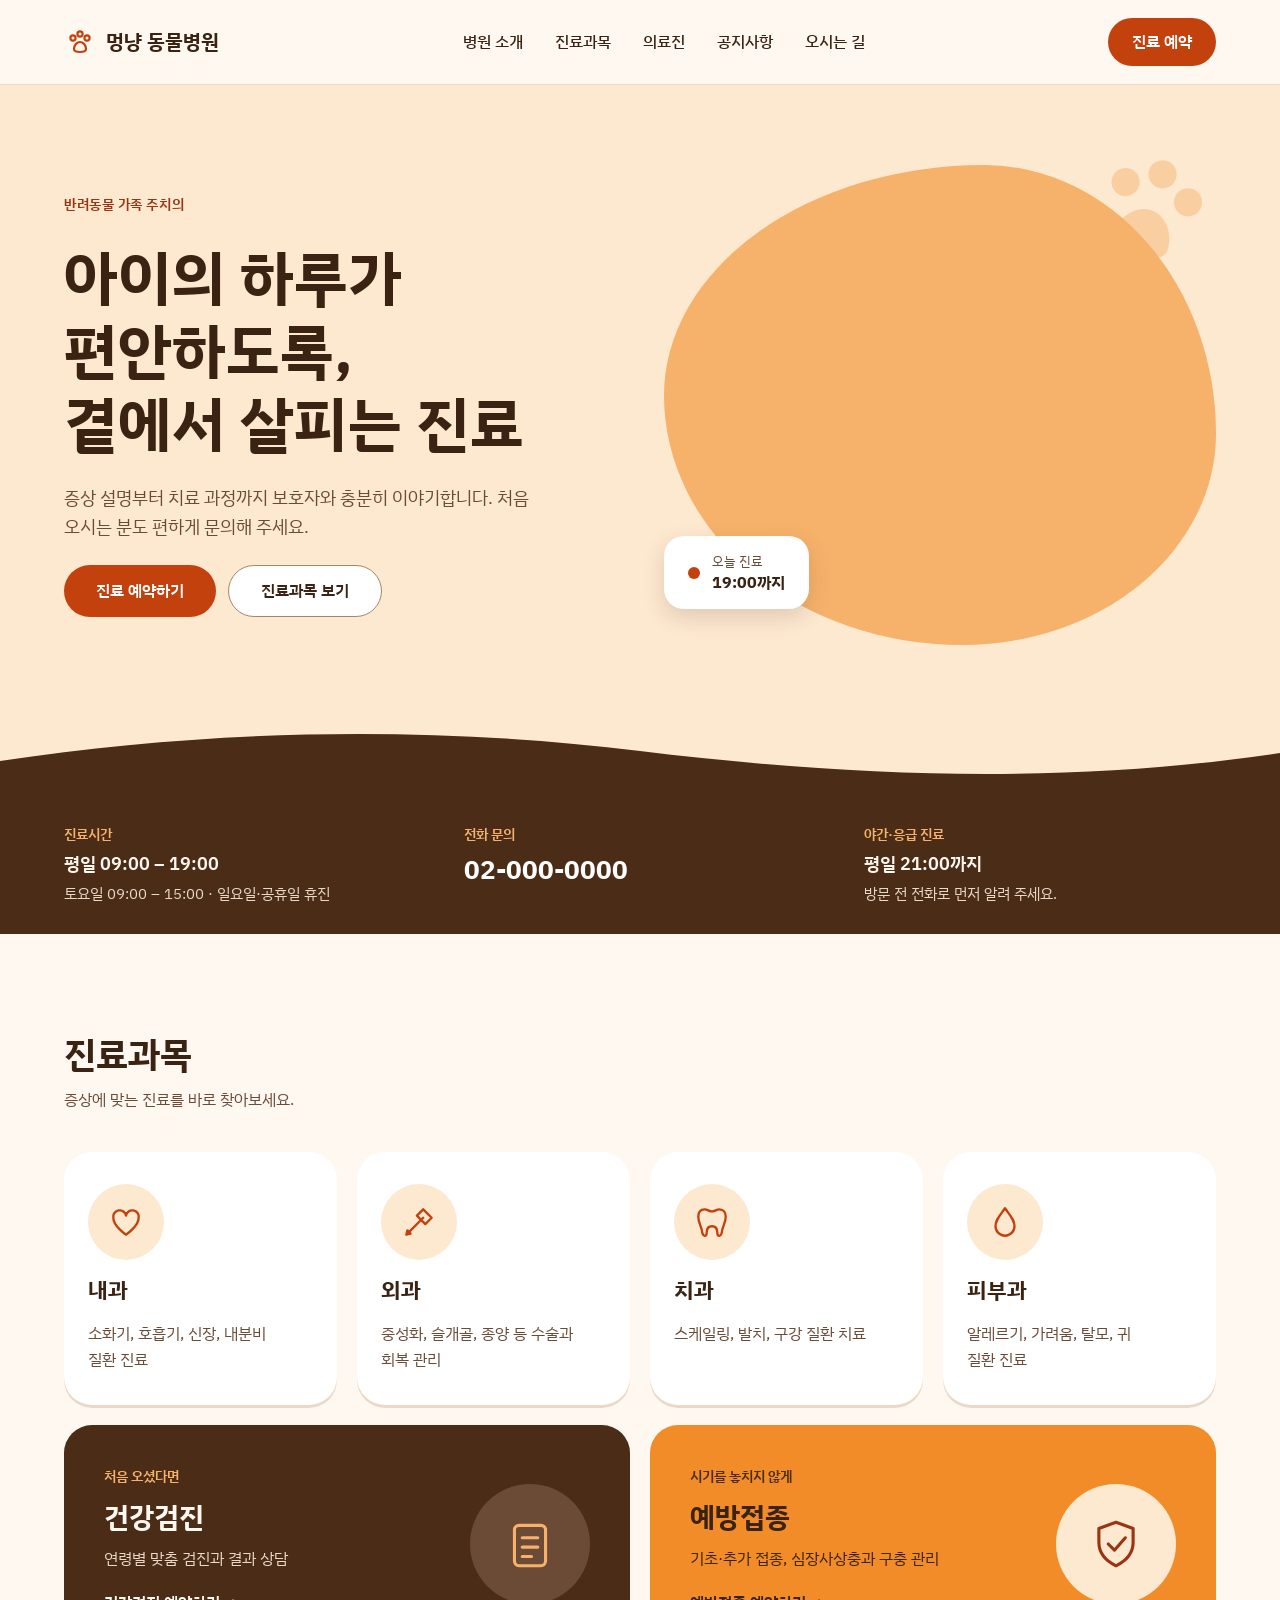
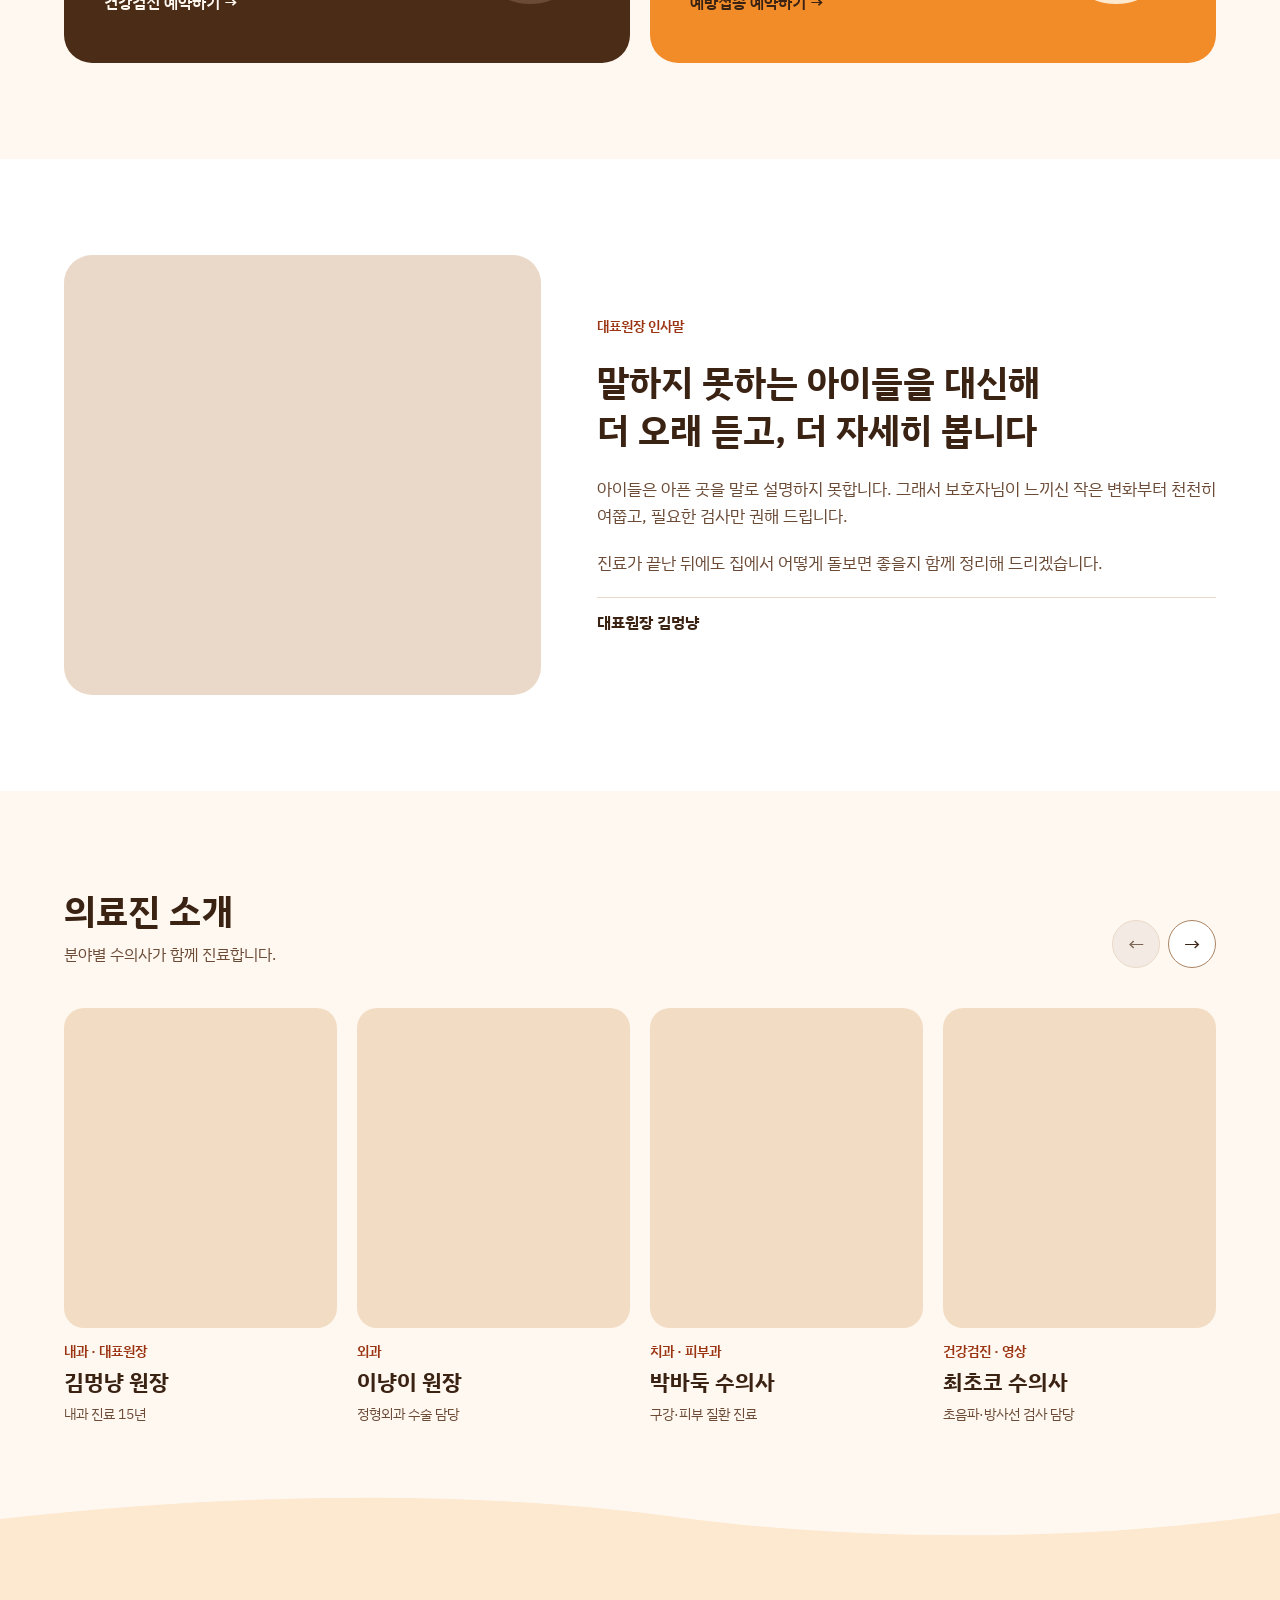
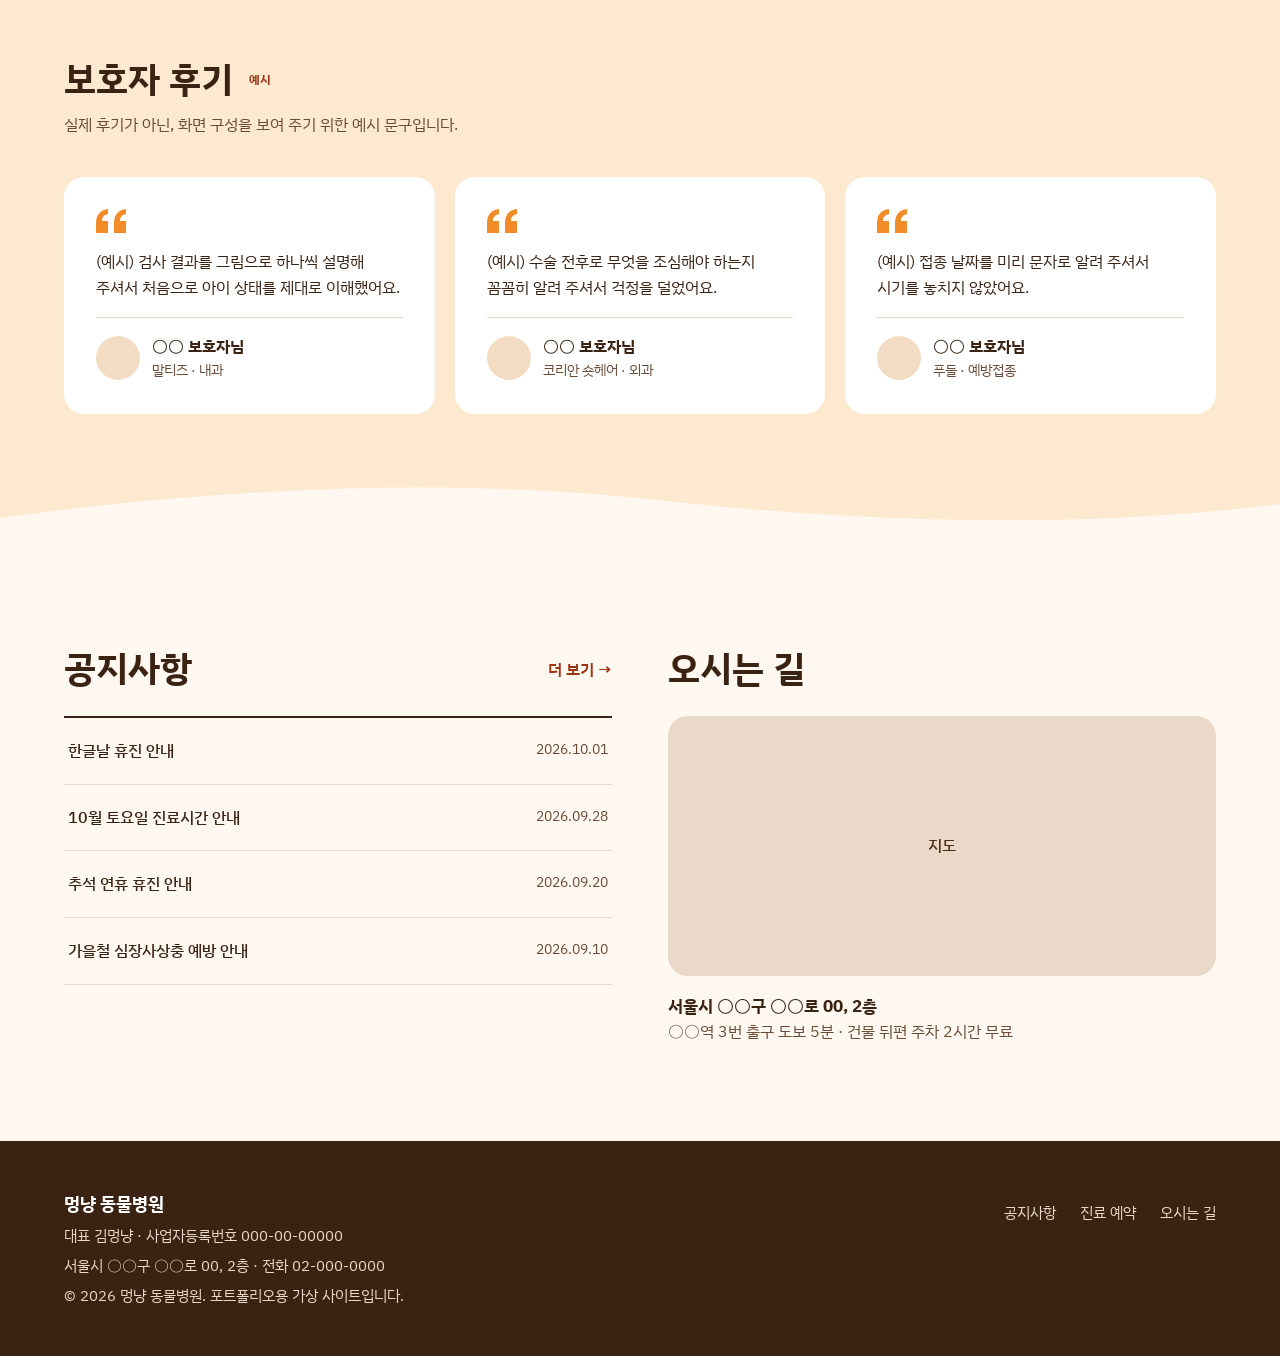
==== commit 318bf896: "feat: 공지사항 게시판 추가" ====
--- a/index.html
+++ b/index.html
@@ -13,7 +13,7 @@
 <body>
   <a href="#main" class="skip-link">본문 바로가기</a>
 
-  <!-- 헤더: 내용은 ui.js가 넣음 -->
+  <!-- 헤더: 내용은 layout.js가 넣음 -->
   <header class="site-header" data-include="header"></header>
 
   <main id="main">
@@ -287,10 +287,10 @@
           <a class="text-link" href="./sub/notice.html">더 보기 →</a>
         </div>
         <ul class="notice-list">
-          <li><a class="notice-list__link" href="./sub/notice.html"><span class="notice-list__title">추석 연휴 휴진 안내</span><time class="notice-list__date" datetime="2026-09-20">2026.09.20</time></a></li>
-          <li><a class="notice-list__link" href="./sub/notice.html"><span class="notice-list__title">10월 토요일 진료시간 변경 안내</span><time class="notice-list__date" datetime="2026-09-28">2026.09.28</time></a></li>
-          <li><a class="notice-list__link" href="./sub/notice.html"><span class="notice-list__title">가을철 심장사상충 예방 안내</span><time class="notice-list__date" datetime="2026-09-10">2026.09.10</time></a></li>
-          <li><a class="notice-list__link" href="./sub/notice.html"><span class="notice-list__title">초음파 장비 교체 안내</span><time class="notice-list__date" datetime="2026-08-30">2026.08.30</time></a></li>
+          <li><a class="notice-list__link" href="./sub/notice.html?id=17"><span class="notice-list__title">한글날 휴진 안내</span><time class="notice-list__date" datetime="2026-10-01">2026.10.01</time></a></li>
+          <li><a class="notice-list__link" href="./sub/notice.html?id=16"><span class="notice-list__title">10월 토요일 진료시간 안내</span><time class="notice-list__date" datetime="2026-09-28">2026.09.28</time></a></li>
+          <li><a class="notice-list__link" href="./sub/notice.html?id=15"><span class="notice-list__title">추석 연휴 휴진 안내</span><time class="notice-list__date" datetime="2026-09-20">2026.09.20</time></a></li>
+          <li><a class="notice-list__link" href="./sub/notice.html?id=13"><span class="notice-list__title">가을철 심장사상충 예방 안내</span><time class="notice-list__date" datetime="2026-09-10">2026.09.10</time></a></li>
         </ul>
       </section>
 
@@ -307,10 +307,10 @@
 
   </main>
 
-  <!-- 푸터: 내용은 ui.js가 넣음 -->
+  <!-- 푸터: 내용은 layout.js가 넣음 -->
   <footer class="site-footer" data-include="footer"></footer>
 
-  <script src="./assets/js/ui.js" defer></script>
+  <script type="module" src="./assets/js/main.js"></script>
 </body>
 
 </html>
--- a/assets/css/main.css
+++ b/assets/css/main.css
@@ -3,7 +3,7 @@
    모바일 기준으로 작성하고 1024px 이상에서 PC 값으로 덮어씀
    ========================================================= */
 
-/* 공통: 섹션 제목 묶음, 물결 곡선 */
+/* 공통: 섹션 제목 묶음 (물결 곡선은 layout.css) */
 .section-head {
   display: flex;
   flex-direction: column;
@@ -33,25 +33,6 @@
   display: flex;
   flex-direction: column;
   gap: 6px;
-}
-
-.wave {
-  display: block;
-  width: 100%;
-  height: 36px;
-  fill: currentColor;
-}
-
-.wave--brown {
-  color: var(--color-brown);
-}
-
-.wave--tint {
-  color: var(--color-tint);
-}
-
-.wave--bg {
-  color: var(--color-bg);
 }
 
 /* ---------------------------------------------------------
@@ -649,10 +630,6 @@
     margin-bottom: var(--space-40);
   }
 
-  .wave {
-    height: 70px;
-  }
-
   /* 히어로 */
   .hero__inner {
     flex-direction: row;
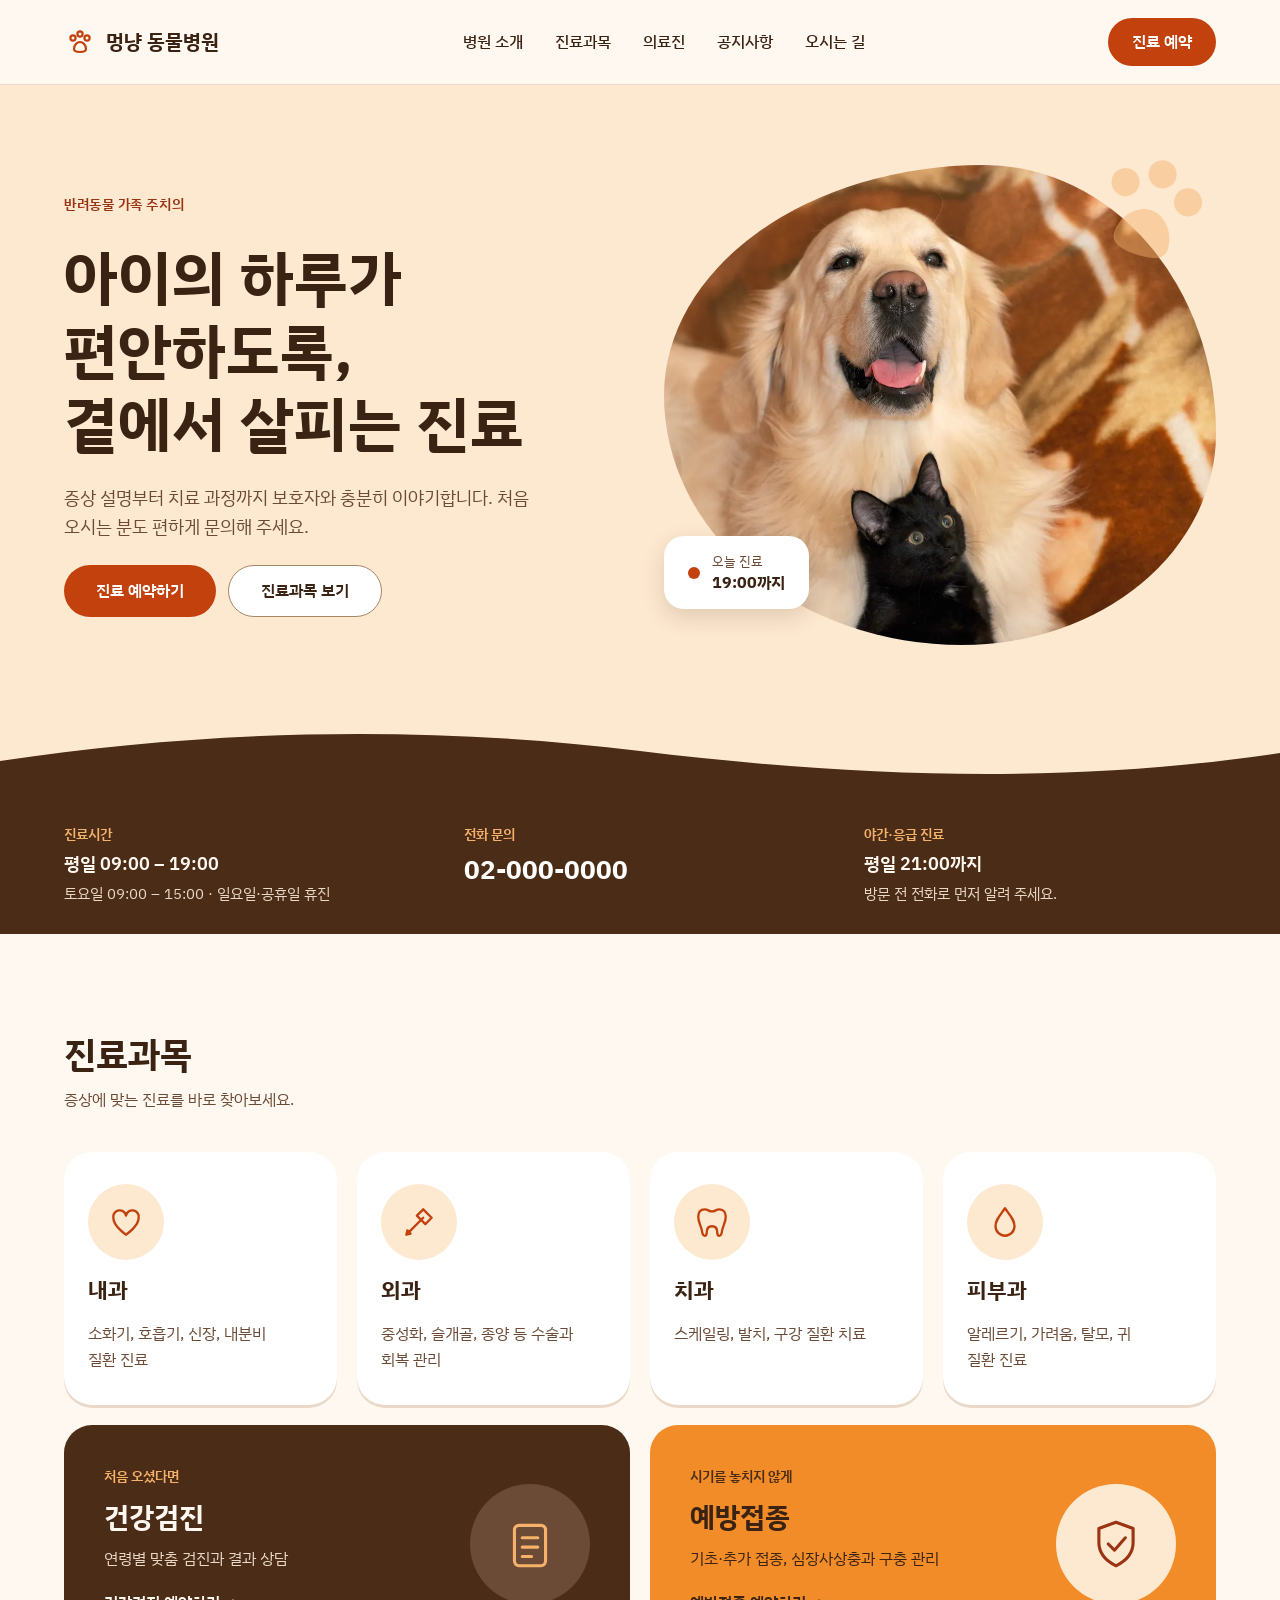
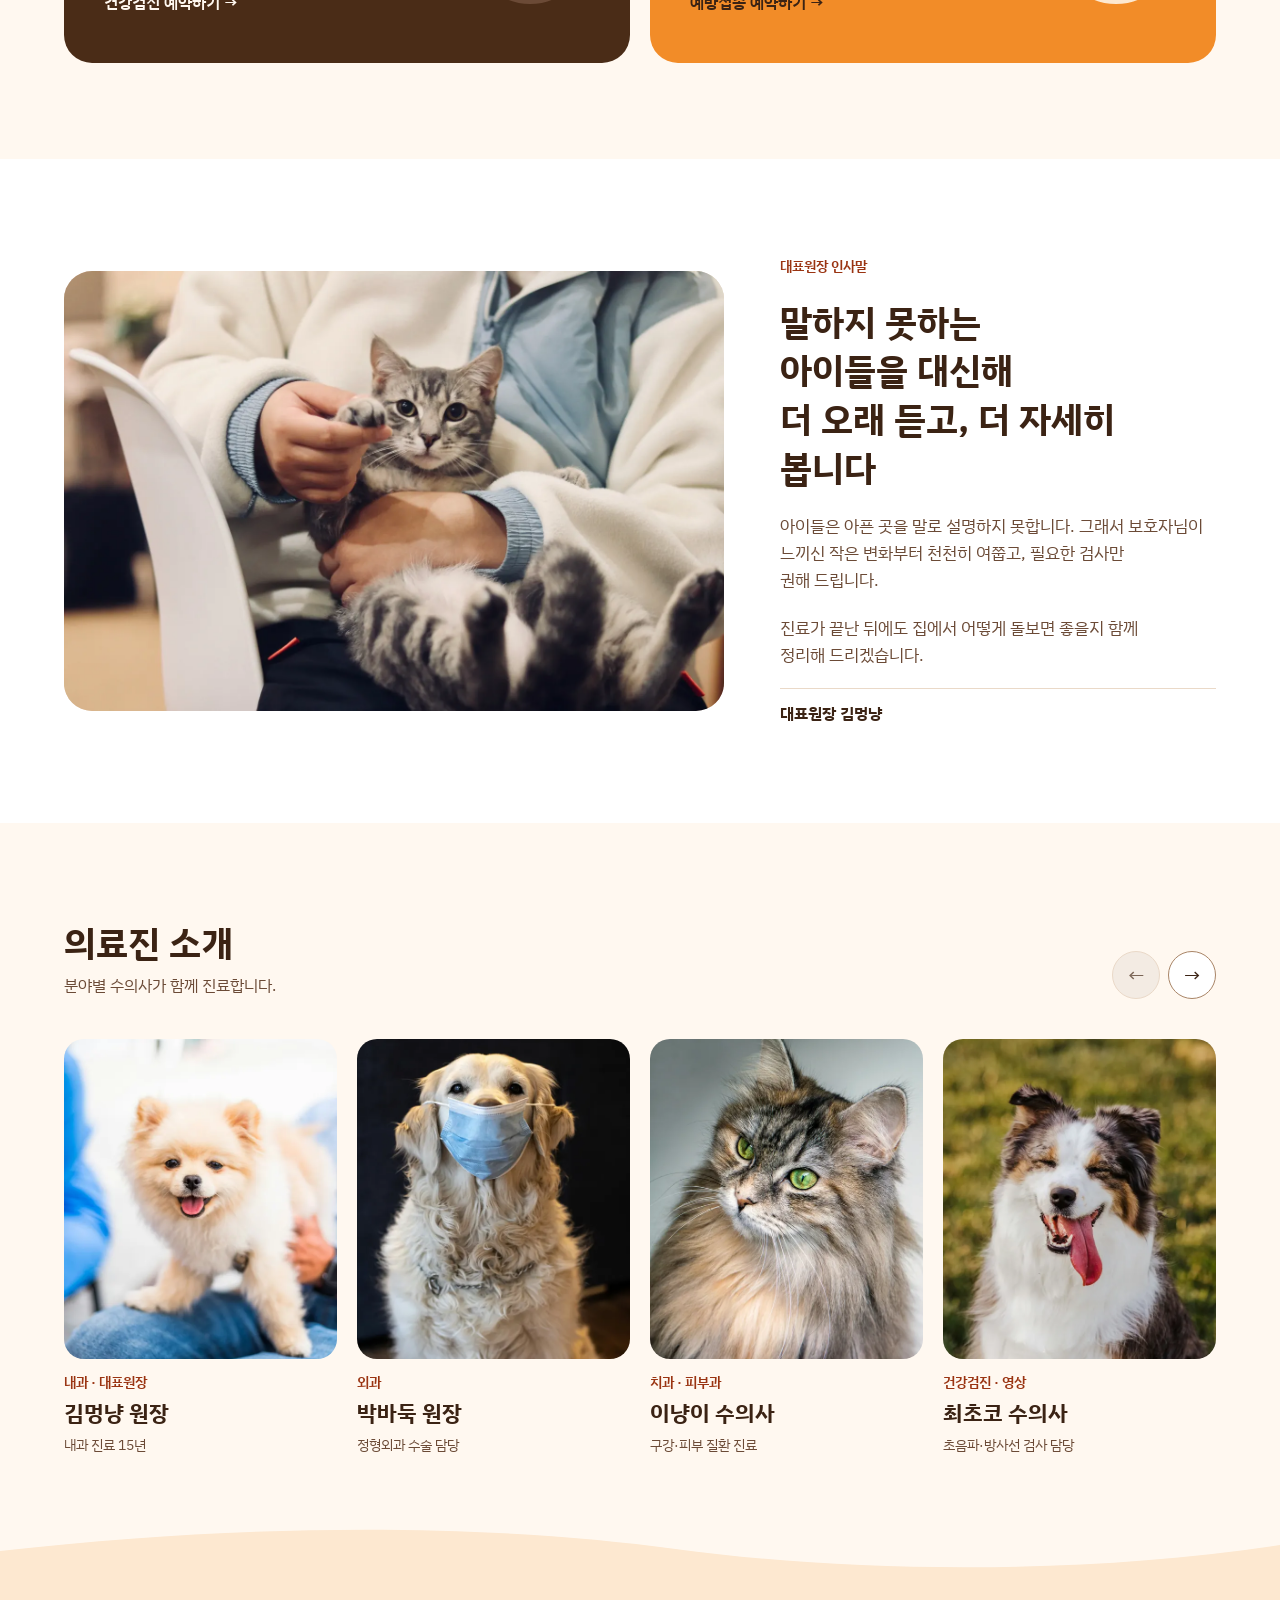
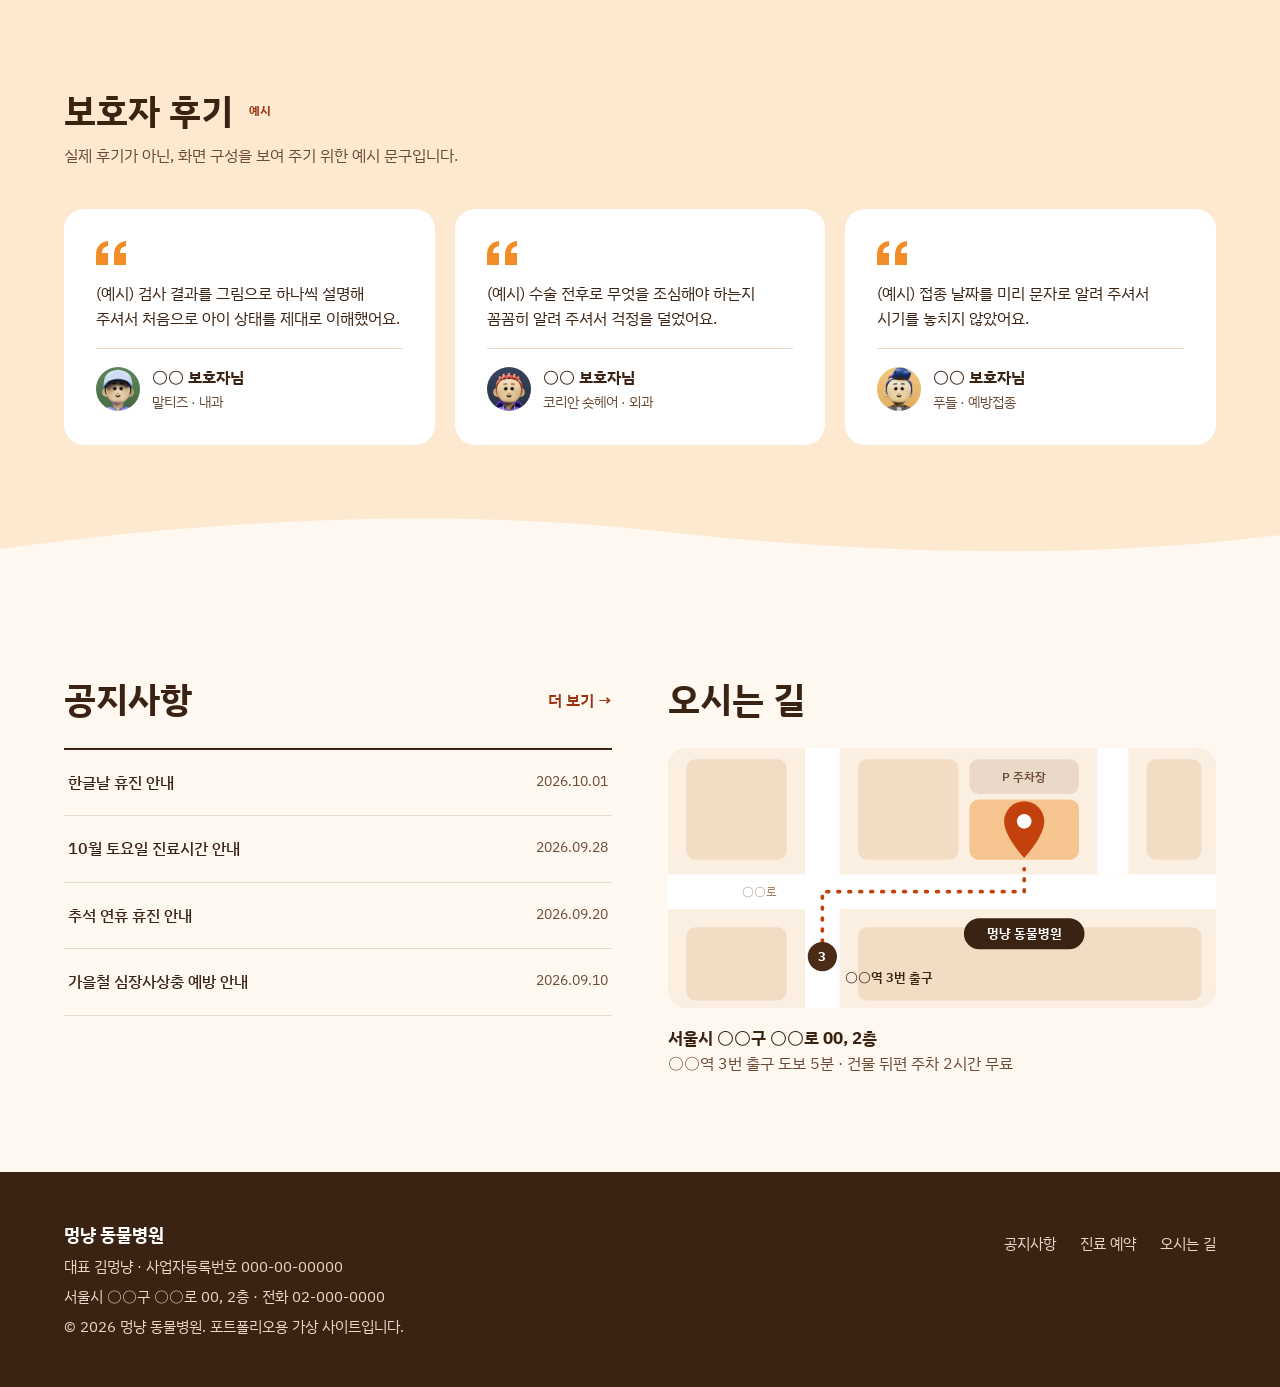
==== commit 58cbd10d: "feat: 이미지 추가" ====
--- a/index.html
+++ b/index.html
@@ -37,8 +37,8 @@
             <circle cx="23" cy="12" r="3" />
             <path d="M10 23c0-4 3-7 6-7s6 3 6 7c0 2-2 3-6 3s-6-1-6-3z" />
           </svg>
-          <!-- 사진 자리: 실제 사진은 <img src="..." alt="보호자 품에 안긴 강아지">로 교체 -->
-          <div class="hero__image" aria-hidden="true"></div>
+          <!-- 첫 화면 사진이라 미리 받음(fetchpriority). 꾸밈 사진이라 alt는 비움 -->
+          <img class="hero__image" src="./assets/img/hero.webp" alt="" width="1100" height="956" fetchpriority="high">
           <p class="hero__badge">
             <span class="hero__badge-dot" aria-hidden="true"></span>
             <span><span class="hero__badge-label">오늘 진료</span> <strong>19:00까지</strong></span>
@@ -147,8 +147,7 @@
     <!-- 대표원장 인사말 -->
     <section class="greeting" id="about" aria-labelledby="greeting-title">
       <div class="greeting__inner container">
-        <!-- 사진 자리 -->
-        <div class="greeting__photo" aria-hidden="true"></div>
+        <img class="greeting__photo" src="./assets/img/greeting.webp" alt="" width="1400" height="933" loading="lazy">
         <div class="greeting__text">
           <p class="greeting__eyebrow">대표원장 인사말</p>
           <h2 id="greeting-title">말하지 못하는 아이들을 대신해<br>더 오래 듣고, 더 자세히 봅니다</h2>
@@ -176,37 +175,38 @@
         <!-- 스크롤되는 영역은 키보드로도 스크롤할 수 있게 tabindex="0" -->
         <ul class="staff__list" data-slider-list tabindex="0" aria-label="의료진 목록">
           <li class="staff-card">
-            <div class="staff-card__photo" aria-hidden="true"></div>
+            <!-- 의료진 카드 사진은 각 수의사의 반려동물 -->
+            <img class="staff-card__photo" src="./assets/img/staff-1.webp" alt="김멍냥 원장의 반려견" width="600" height="750" loading="lazy">
             <p class="staff-card__part">내과 · 대표원장</p>
             <h3 class="staff-card__name">김멍냥 원장</h3>
             <p class="staff-card__career">내과 진료 15년</p>
           </li>
           <li class="staff-card">
-            <div class="staff-card__photo" aria-hidden="true"></div>
+            <img class="staff-card__photo" src="./assets/img/staff-2.webp" alt="박바둑 원장의 반려견" width="600" height="750" loading="lazy">
             <p class="staff-card__part">외과</p>
-            <h3 class="staff-card__name">이냥이 원장</h3>
+            <h3 class="staff-card__name">박바둑 원장</h3>
             <p class="staff-card__career">정형외과 수술 담당</p>
           </li>
           <li class="staff-card">
-            <div class="staff-card__photo" aria-hidden="true"></div>
+            <img class="staff-card__photo" src="./assets/img/staff-3.webp" alt="이냥이 수의사의 반려묘" width="600" height="750" loading="lazy">
             <p class="staff-card__part">치과 · 피부과</p>
-            <h3 class="staff-card__name">박바둑 수의사</h3>
+            <h3 class="staff-card__name">이냥이 수의사</h3>
             <p class="staff-card__career">구강·피부 질환 진료</p>
           </li>
           <li class="staff-card">
-            <div class="staff-card__photo" aria-hidden="true"></div>
+            <img class="staff-card__photo" src="./assets/img/staff-4.webp" alt="최초코 수의사의 반려견" width="600" height="750" loading="lazy">
             <p class="staff-card__part">건강검진 · 영상</p>
             <h3 class="staff-card__name">최초코 수의사</h3>
             <p class="staff-card__career">초음파·방사선 검사 담당</p>
           </li>
           <li class="staff-card">
-            <div class="staff-card__photo" aria-hidden="true"></div>
+            <img class="staff-card__photo" src="./assets/img/staff-5.webp" alt="정보리 수의사의 반려묘" width="600" height="750" loading="lazy">
             <p class="staff-card__part">예방접종</p>
             <h3 class="staff-card__name">정보리 수의사</h3>
             <p class="staff-card__career">어린 동물 예방 관리</p>
           </li>
           <li class="staff-card">
-            <div class="staff-card__photo" aria-hidden="true"></div>
+            <img class="staff-card__photo" src="./assets/img/staff-6.webp" alt="한구름 수의사의 반려견" width="600" height="750" loading="lazy">
             <p class="staff-card__part">외과</p>
             <h3 class="staff-card__name">한구름 수의사</h3>
             <p class="staff-card__career">중성화·연부조직 수술</p>
@@ -234,7 +234,7 @@
                 <p>(예시) 검사 결과를 그림으로 하나씩 설명해 주셔서 처음으로 아이 상태를 제대로 이해했어요.</p>
               </blockquote>
               <figcaption class="review-card__author">
-                <span class="review-card__avatar" aria-hidden="true"></span>
+                <img class="review-card__avatar" src="./assets/img/reviewer-1.webp" alt="" width="132" height="132" loading="lazy">
                 <span>
                   <span class="review-card__name">○○ 보호자님</span>
                   <span class="review-card__meta">말티즈 · 내과</span>
@@ -249,7 +249,7 @@
                 <p>(예시) 수술 전후로 무엇을 조심해야 하는지 꼼꼼히 알려 주셔서 걱정을 덜었어요.</p>
               </blockquote>
               <figcaption class="review-card__author">
-                <span class="review-card__avatar" aria-hidden="true"></span>
+                <img class="review-card__avatar" src="./assets/img/reviewer-2.webp" alt="" width="132" height="132" loading="lazy">
                 <span>
                   <span class="review-card__name">○○ 보호자님</span>
                   <span class="review-card__meta">코리안 숏헤어 · 외과</span>
@@ -264,7 +264,7 @@
                 <p>(예시) 접종 날짜를 미리 문자로 알려 주셔서 시기를 놓치지 않았어요.</p>
               </blockquote>
               <figcaption class="review-card__author">
-                <span class="review-card__avatar" aria-hidden="true"></span>
+                <img class="review-card__avatar" src="./assets/img/reviewer-3.webp" alt="" width="132" height="132" loading="lazy">
                 <span>
                   <span class="review-card__name">○○ 보호자님</span>
                   <span class="review-card__meta">푸들 · 예방접종</span>
@@ -298,8 +298,45 @@
         <div class="home-board__head">
           <h2 id="map-title">오시는 길</h2>
         </div>
-        <!-- 지도 자리 -->
-        <div class="map-box" aria-hidden="true">지도</div>
+        <!-- 약도: 실제 지도 서비스 대신 직접 그린 SVG (가상 주소라서) -->
+        <div class="map-box">
+          <svg viewBox="0 0 600 300" preserveAspectRatio="xMidYMid slice" role="img" aria-labelledby="map-svg-title">
+            <title id="map-svg-title">약도: ○○역 3번 출구에서 ○○로를 따라 걸어서 5분, 병원 건물 뒤편에 주차장</title>
+            <!-- 좁은 화면에서는 좌우가 잘리므로 중요한 내용은 가운데(x 80~520)에 둠 -->
+            <rect width="600" height="300" fill="#fbefe1" />
+            <!-- 건물 블록 -->
+            <g fill="#f3dcc4">
+              <rect x="20" y="20" width="110" height="110" rx="10" />
+              <rect x="208" y="20" width="110" height="110" rx="10" />
+              <rect x="524" y="20" width="60" height="110" rx="10" />
+              <rect x="20" y="204" width="110" height="80" rx="10" />
+              <rect x="208" y="204" width="376" height="80" rx="10" />
+            </g>
+            <!-- 도로 -->
+            <g fill="#ffffff">
+              <rect x="0" y="146" width="600" height="38" />
+              <rect x="150" y="0" width="38" height="300" />
+              <rect x="470" y="0" width="34" height="146" />
+            </g>
+            <text x="100" y="170" font-size="13" fill="#a98567" text-anchor="middle">○○로</text>
+            <!-- 병원 건물과 뒤편 주차장 -->
+            <rect x="330" y="20" width="120" height="38" rx="10" fill="#ead9c8" />
+            <text x="390" y="44" font-size="13" font-weight="600" fill="#6b4a36" text-anchor="middle">P 주차장</text>
+            <rect x="330" y="64" width="120" height="66" rx="10" fill="#f6c48f" />
+            <!-- 걸어오는 길 -->
+            <path d="M169 220 V165 H390 V140" fill="none" stroke="#c2410c" stroke-width="4" stroke-linecap="round"
+              stroke-dasharray="2 10" />
+            <!-- 지하철 출구 -->
+            <circle cx="169" cy="236" r="16" fill="#4a2c17" />
+            <text x="169" y="241" font-size="14" font-weight="700" fill="#ffffff" text-anchor="middle">3</text>
+            <text x="194" y="264" font-size="14" font-weight="600" fill="#3b2314">○○역 3번 출구</text>
+            <!-- 병원 위치 표시 -->
+            <path d="M390 128s-22-23-22-40a22 22 0 0 1 44 0c0 17-22 40-22 40z" fill="#c2410c" />
+            <circle cx="390" cy="88" r="8" fill="#ffffff" />
+            <rect x="324" y="194" width="132" height="34" rx="17" fill="#3b2314" />
+            <text x="390" y="216" font-size="14" font-weight="700" fill="#ffffff" text-anchor="middle">멍냥 동물병원</text>
+          </svg>
+        </div>
         <p class="map-address">서울시 ○○구 ○○로 00, 2층</p>
         <p class="map-guide">○○역 3번 출구 도보 5분 · 건물 뒤편 주차 2시간 무료</p>
       </section>
--- a/assets/css/main.css
+++ b/assets/css/main.css
@@ -42,6 +42,7 @@
    --------------------------------------------------------- */
 .hero {
   background-color: var(--color-tint);
+  overflow-x: clip;
 }
 
 .hero__inner {
@@ -85,6 +86,9 @@
 .hero__image {
   position: absolute;
   inset: 0;
+  width: 100%;
+  height: 100%;
+  object-fit: cover; /* 칸 비율에 맞춰 사진을 잘라서 채움 */
   border-radius: 58% 42% 46% 54% / 48% 56% 44% 52%;
   background-color: var(--color-orange-soft);
 }
@@ -355,7 +359,10 @@
 }
 
 .greeting__photo {
+  width: 100%;
   height: 300px;
+  object-fit: cover;
+  object-position: 55% 30%; /* 고양이 얼굴이 잘리지 않게 */
   border-radius: 24px;
   background-color: var(--color-line);
 }
@@ -442,7 +449,9 @@
 }
 
 .staff-card__photo {
+  width: 100%;
   height: 280px;
+  object-fit: cover;
   margin-bottom: var(--space-8);
   border-radius: var(--radius-md);
   background-color: var(--color-tint-2);
@@ -523,6 +532,7 @@
   width: 44px;
   height: 44px;
   border-radius: 50%;
+  object-fit: cover;
   background-color: var(--color-tint-2);
 }
 
@@ -584,15 +594,18 @@
 }
 
 .map-box {
-  display: flex;
-  align-items: center;
-  justify-content: center;
   height: 220px;
   margin-bottom: var(--space-16);
+  overflow: hidden; /* 둥근 모서리 밖으로 나가는 약도를 자름 */
   border-radius: var(--radius-md);
   background-color: var(--color-line);
-  color: var(--color-brown);
-  font-weight: 500;
+}
+
+/* 상자 크기가 바뀌어도 약도가 상자를 꽉 채움 (preserveAspectRatio="... slice") */
+.map-box svg {
+  display: block;
+  width: 100%;
+  height: 100%;
 }
 
 .map-address {
@@ -618,6 +631,18 @@
 
   .dept__feature {
     grid-template-columns: repeat(2, minmax(0, 1fr));
+  }
+
+  /* 히어로: 화면 폭만큼 늘어나면 사진이 가로로 길쭉해져서 폭을 제한하고 가운데로.
+     버튼은 전체 폭 대신 가로로 나란히 */
+  .hero__visual {
+    align-self: center;
+    width: min(100%, 480px);
+    height: 400px;
+  }
+
+  .hero__actions {
+    flex-direction: row;
   }
 }
 
@@ -652,6 +677,8 @@
   .hero__visual {
     flex: 1 1 0;
     order: 0;
+    align-self: auto;
+    width: auto;
     height: 480px;
     margin-top: 0;
   }
